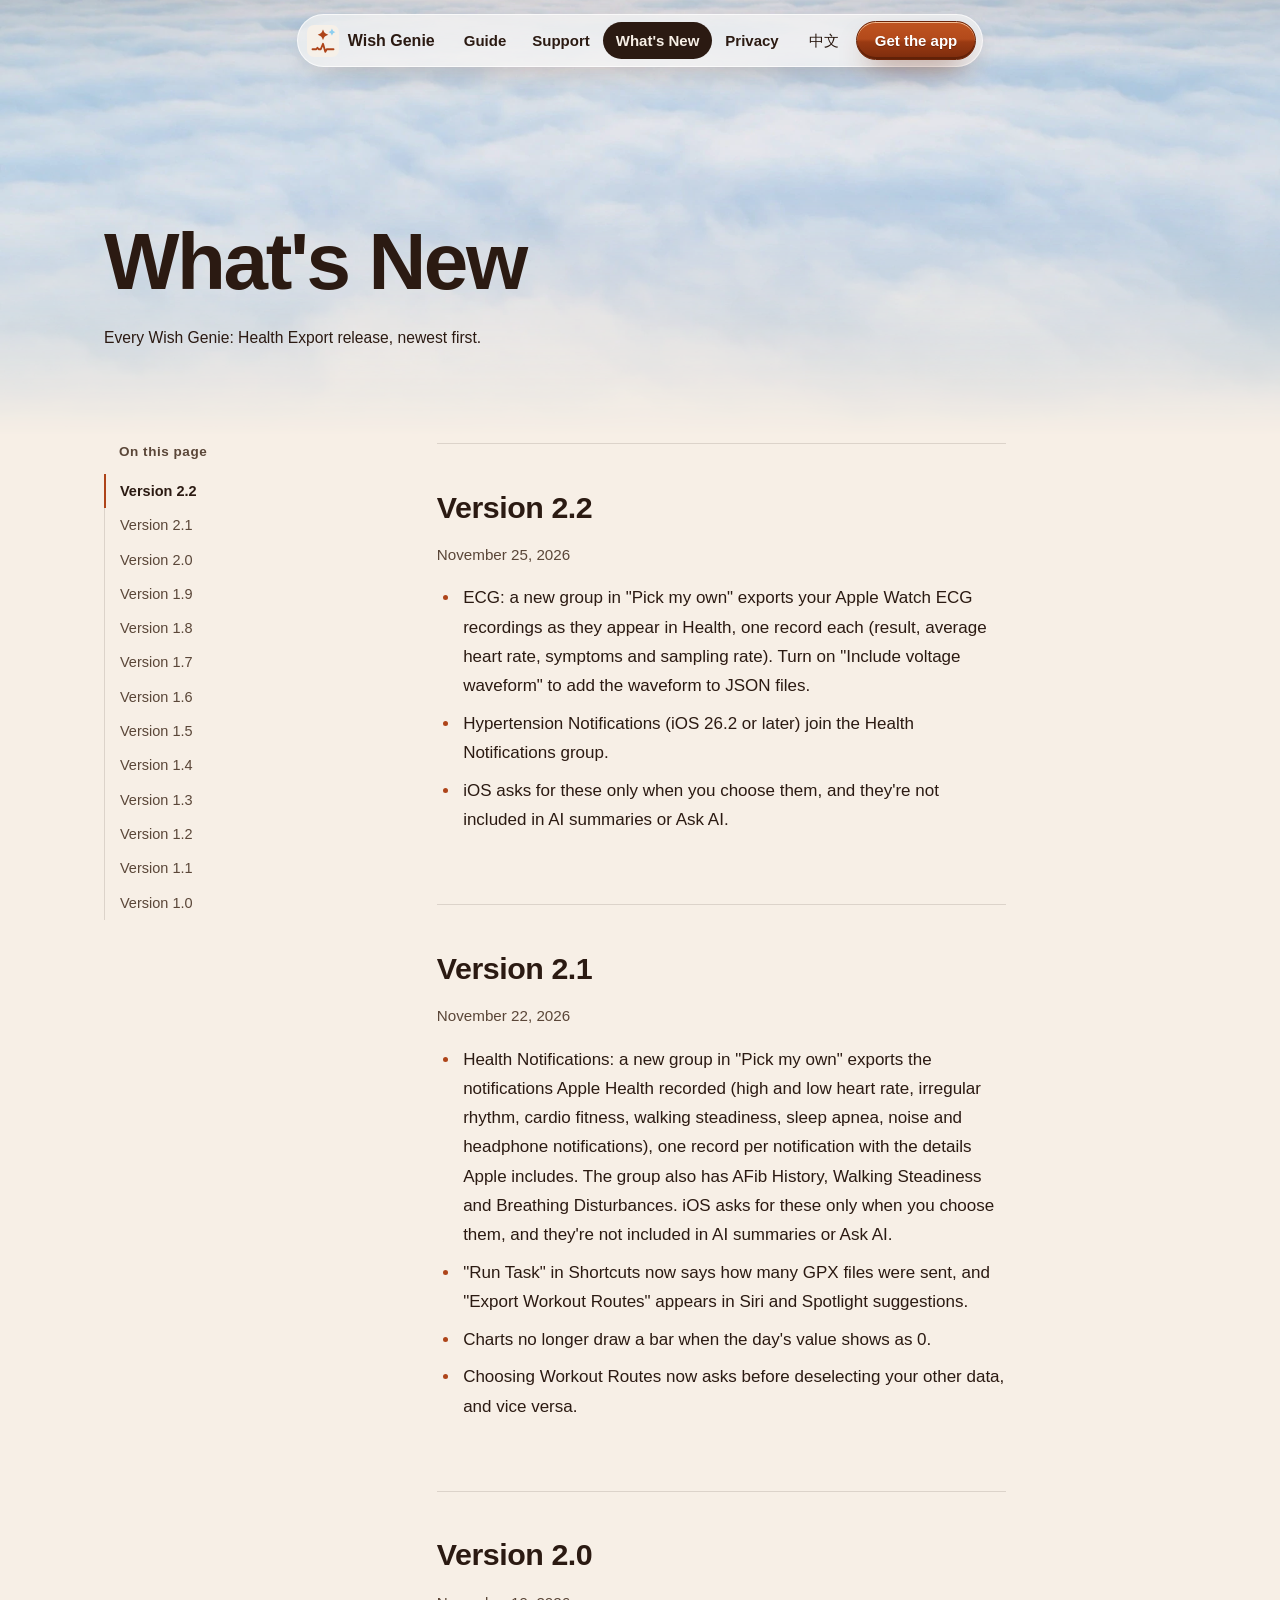
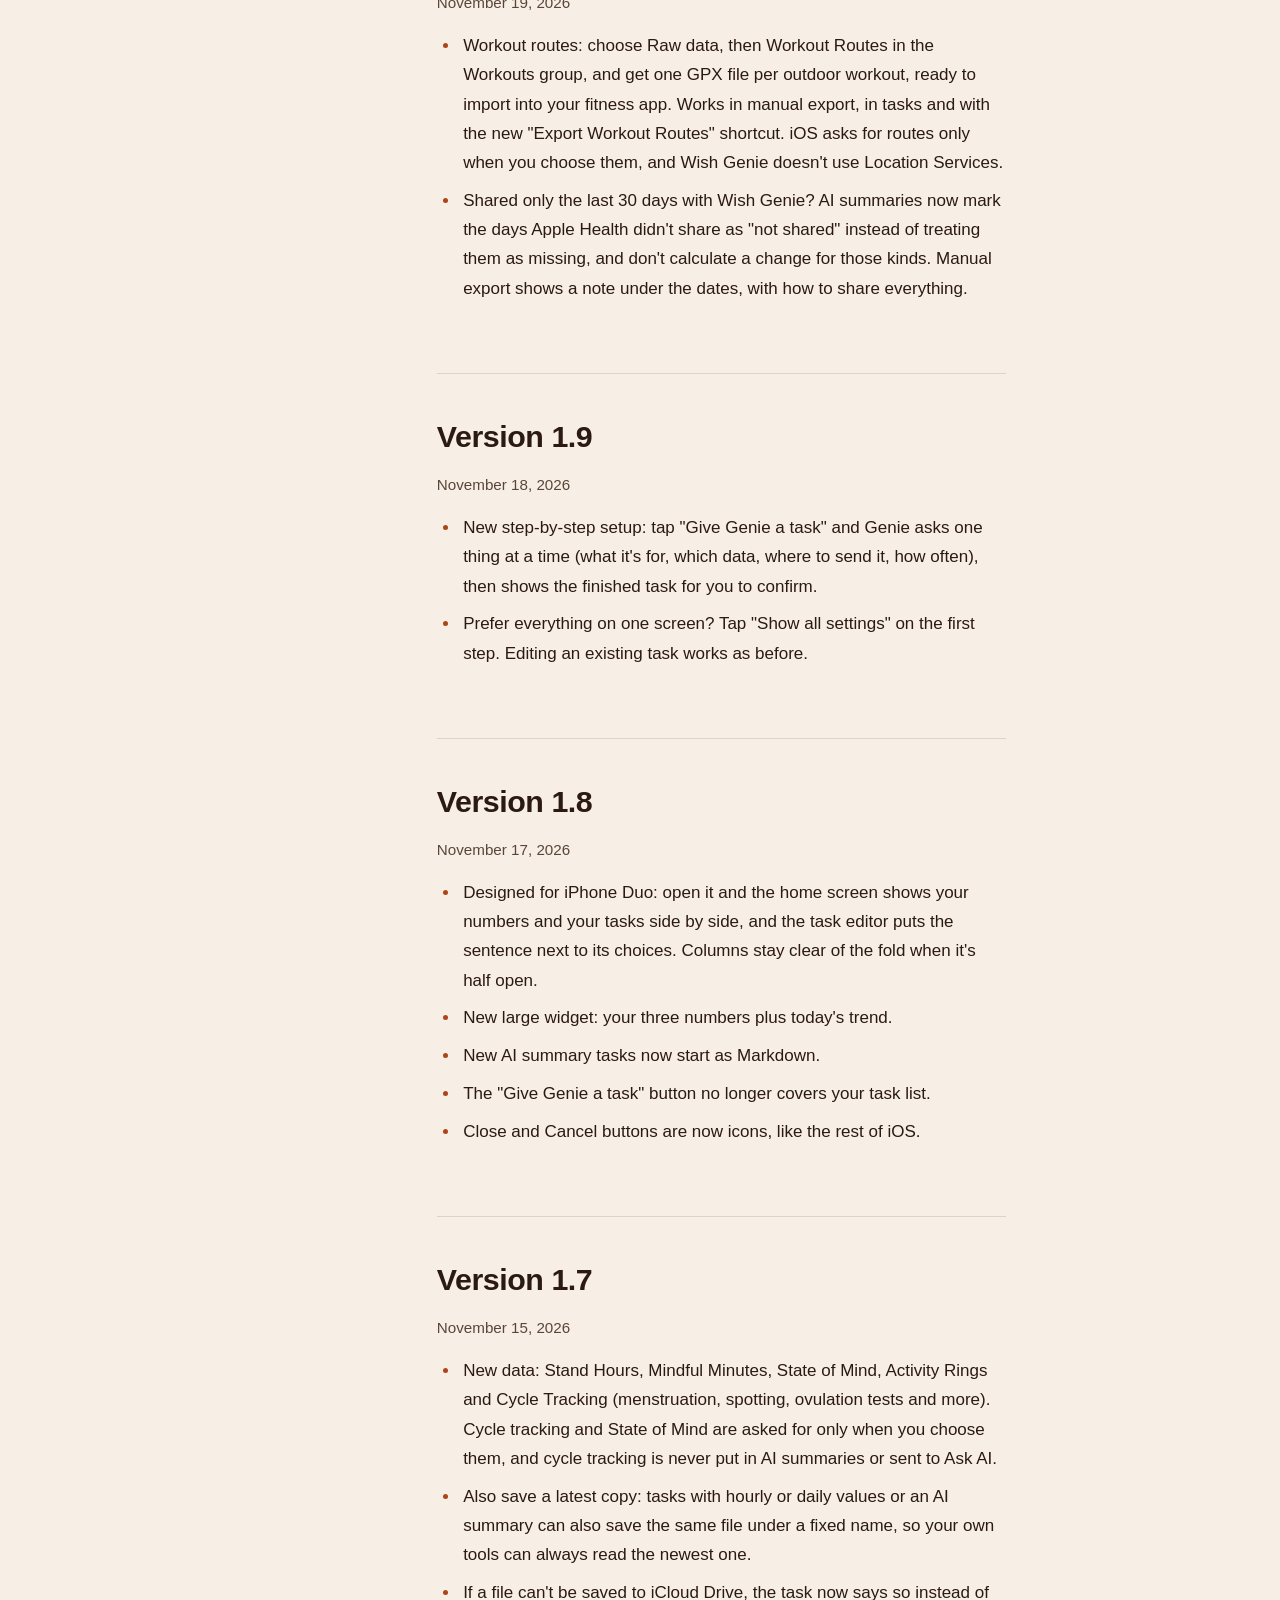
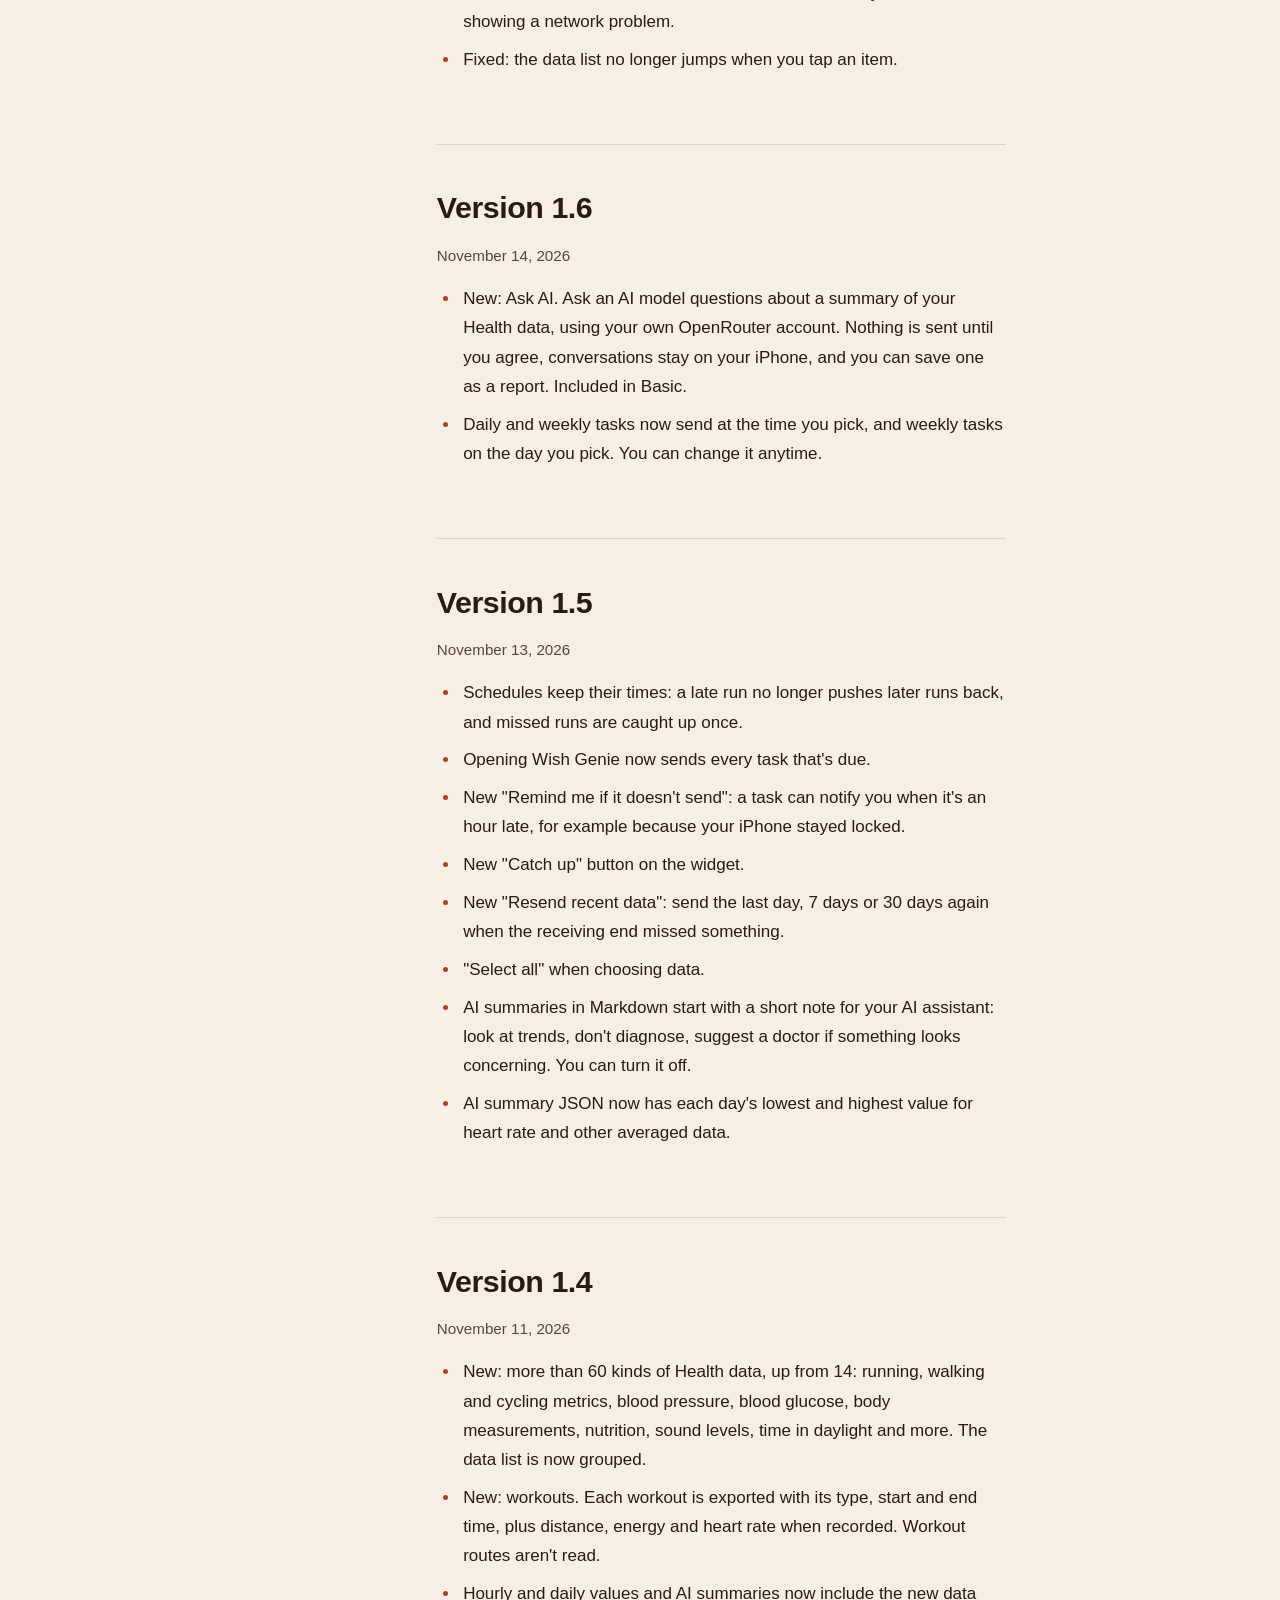
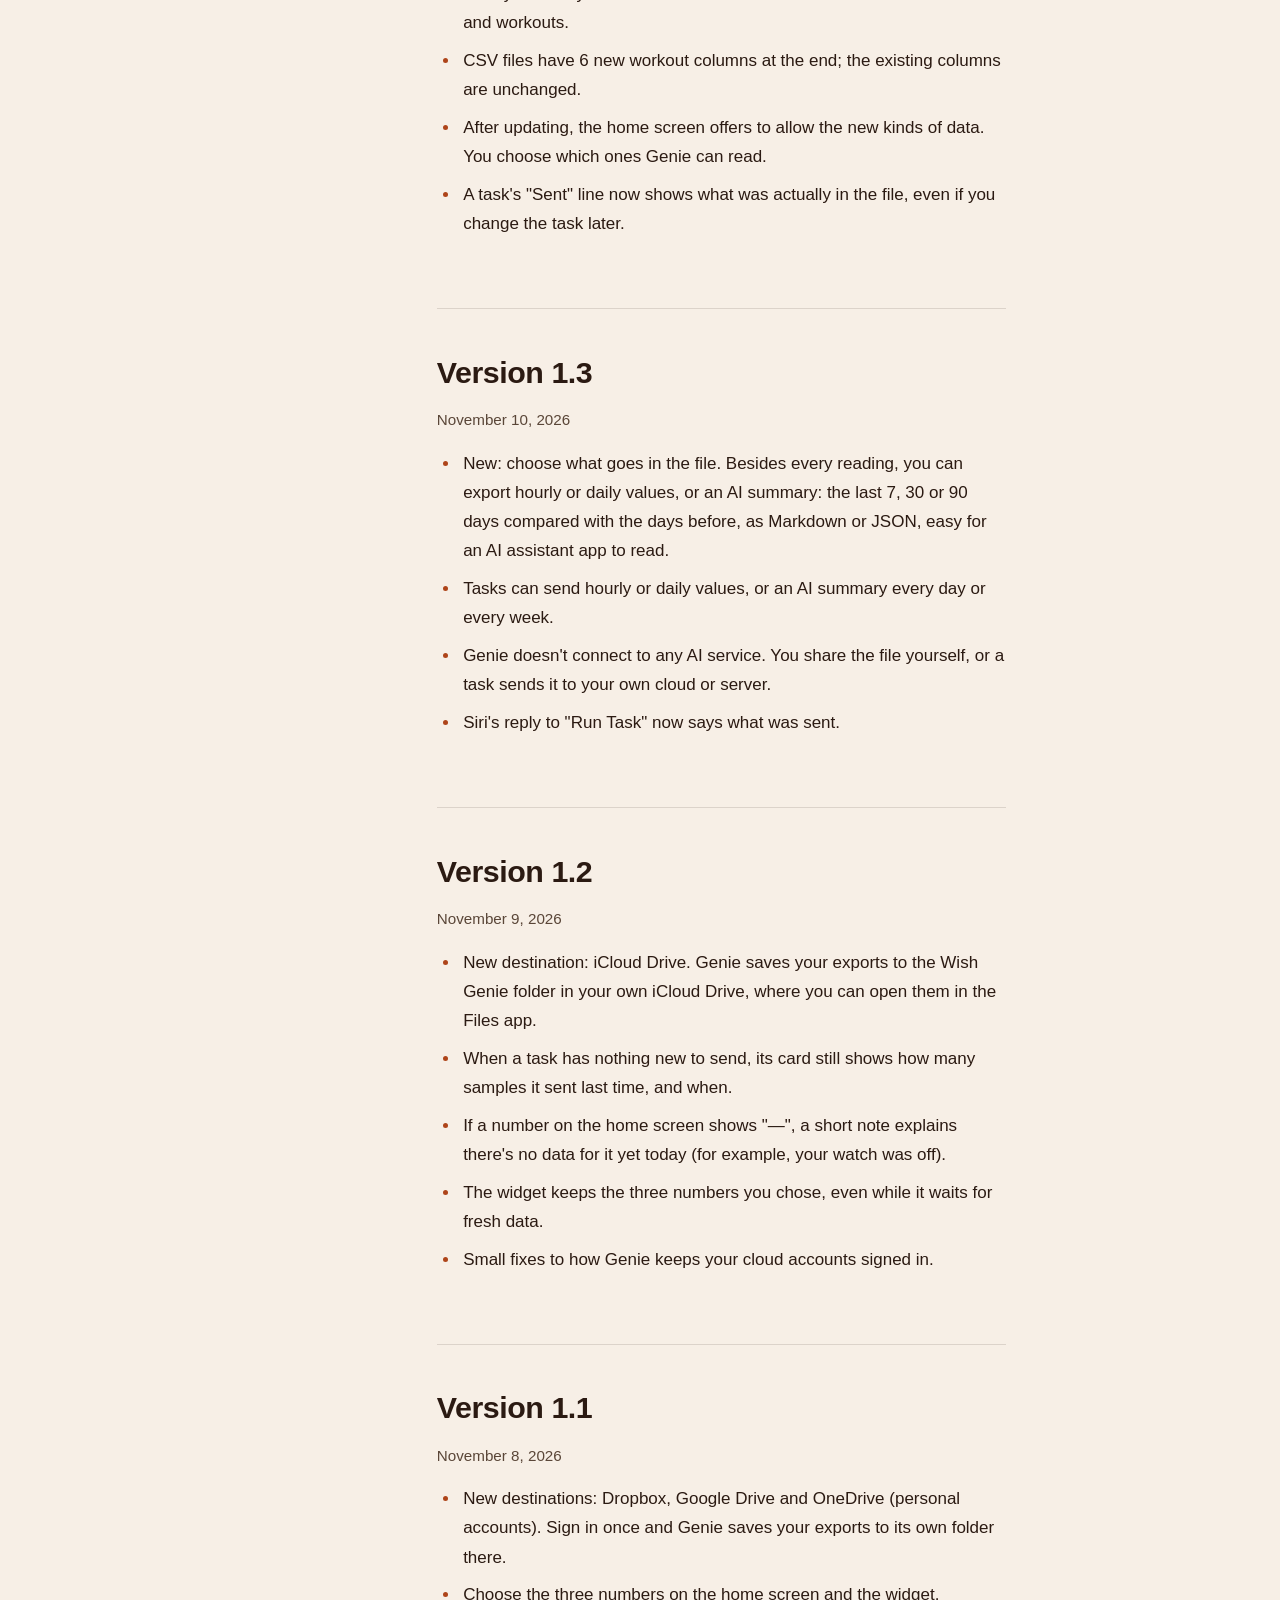
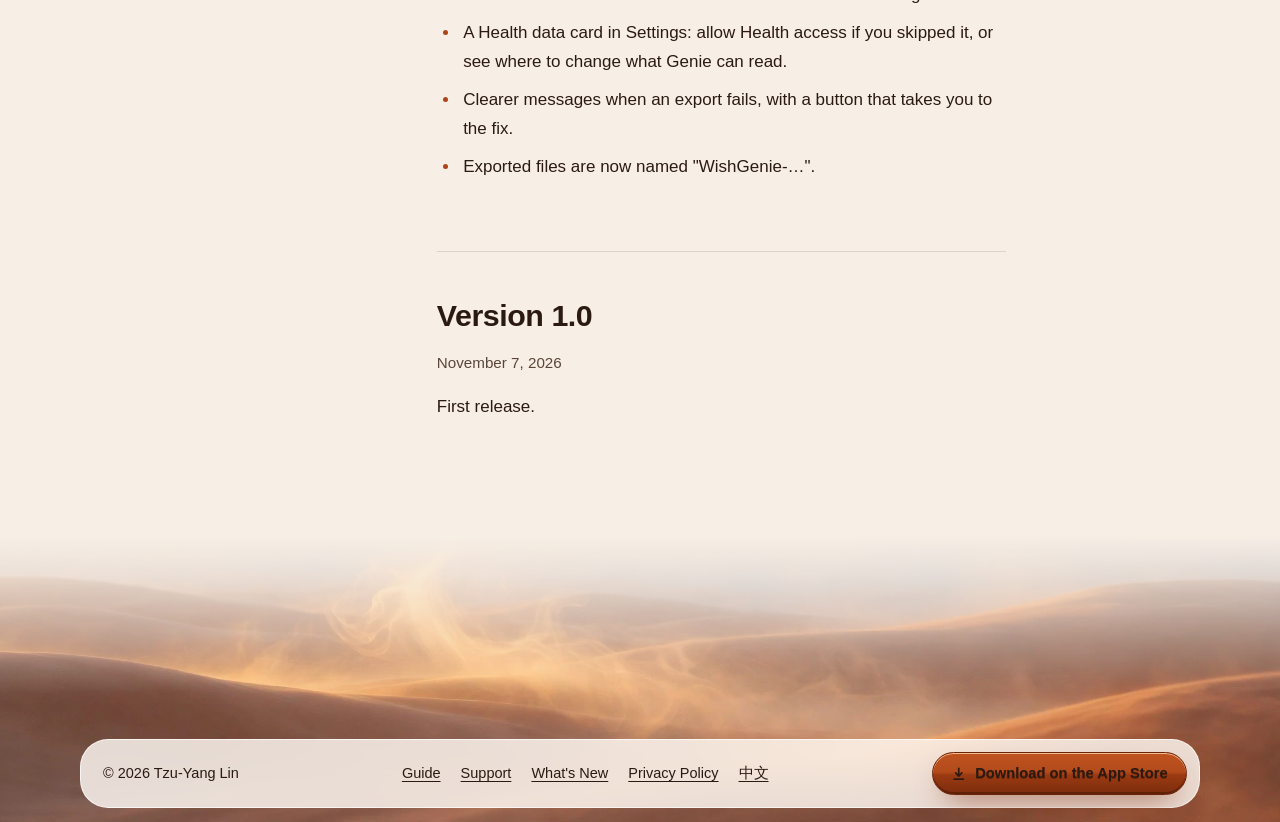
==== changelog/index.html @ a4089d1f "site: What's New page (en/zh) from App Store release notes; keep chips with punctuation; slower butt" ====
<!DOCTYPE html>
<html lang="en">
<head>
<meta charset="utf-8">
<meta name="viewport" content="width=device-width, initial-scale=1">
<title>What's New – Wish Genie: Health Export</title>
<meta name="description" content="Release notes for every version of Wish Genie: Health Export, newest first.">
<meta name="theme-color" content="#F7EFE6" media="(prefers-color-scheme: light)">
<meta name="theme-color" content="#17100C" media="(prefers-color-scheme: dark)">
<link rel="icon" href="../assets/icon.svg" type="image/svg+xml">
<link rel="apple-touch-icon" href="../assets/icon-180.png">
<link rel="stylesheet" href="../style.css">
<script src="../site.js"></script>
</head>
<body>
<header class="nav">
<a class="skip" href="#content">Skip to content</a>
<div class="nav-pill">
<a class="nav-brand" href="../"><img src="../assets/icon.svg" width="32" height="32" alt=""><span>Wish Genie</span></a>
<nav class="nav-links" aria-label="Main"><a href="../guide/">Guide</a><a href="../support/">Support</a><a href="../changelog/" aria-current="page">What's New</a><a href="../privacy/">Privacy</a></nav>
<a class="nav-lang" href="../zh/changelog/" lang="zh-Hant" hreflang="zh-Hant">中文</a>
<a class="nav-cta" href="https://apps.apple.com/app/id6830697434">Get the app</a>
</div>
</header>
<main id="content" class="doc">
<div class="doc-hero">
<picture class="doc-hero-bg"><source media="(max-aspect-ratio: 4/5)" srcset="../assets/bg/clouds-tall.webp"><img src="../assets/bg/clouds-wide.webp" width="2048" height="1152" alt="" fetchpriority="high"></picture>
<div class="wrap">
<h1>What's New</h1>
<p class="meta">Every Wish Genie: Health Export release, newest first.</p>
</div>
</div>
<div class="wrap doc-grid">
<nav class="toc" aria-label="On this page"><details open><summary>On this page</summary>
<ul>
<li><a href="#v2-2">Version 2.2</a></li>
<li><a href="#v2-1">Version 2.1</a></li>
<li><a href="#v2-0">Version 2.0</a></li>
<li><a href="#v1-9">Version 1.9</a></li>
<li><a href="#v1-8">Version 1.8</a></li>
<li><a href="#v1-7">Version 1.7</a></li>
<li><a href="#v1-6">Version 1.6</a></li>
<li><a href="#v1-5">Version 1.5</a></li>
<li><a href="#v1-4">Version 1.4</a></li>
<li><a href="#v1-3">Version 1.3</a></li>
<li><a href="#v1-2">Version 1.2</a></li>
<li><a href="#v1-1">Version 1.1</a></li>
<li><a href="#v1-0">Version 1.0</a></li>
</ul>
</details></nav>
<article class="prose">
<h2 id="v2-2">Version 2.2</h2>
<p class="meta"><time datetime="2026-11-25">November 25, 2026</time></p>
<ul>
<li>ECG: a new group in "Pick my own" exports your Apple Watch ECG recordings as they appear in Health, one record each (result, average heart rate, symptoms and sampling rate). Turn on "Include voltage waveform" to add the waveform to JSON files.</li>
<li>Hypertension Notifications (iOS 26.2 or later) join the Health Notifications group.</li>
<li>iOS asks for these only when you choose them, and they're not included in AI summaries or Ask AI.</li>
</ul>

<h2 id="v2-1">Version 2.1</h2>
<p class="meta"><time datetime="2026-11-22">November 22, 2026</time></p>
<ul>
<li>Health Notifications: a new group in "Pick my own" exports the notifications Apple Health recorded (high and low heart rate, irregular rhythm, cardio fitness, walking steadiness, sleep apnea, noise and headphone notifications), one record per notification with the details Apple includes. The group also has AFib History, Walking Steadiness and Breathing Disturbances. iOS asks for these only when you choose them, and they're not included in AI summaries or Ask AI.</li>
<li>"Run Task" in Shortcuts now says how many GPX files were sent, and "Export Workout Routes" appears in Siri and Spotlight suggestions.</li>
<li>Charts no longer draw a bar when the day's value shows as 0.</li>
<li>Choosing Workout Routes now asks before deselecting your other data, and vice versa.</li>
</ul>

<h2 id="v2-0">Version 2.0</h2>
<p class="meta"><time datetime="2026-11-19">November 19, 2026</time></p>
<ul>
<li>Workout routes: choose Raw data, then Workout Routes in the Workouts group, and get one GPX file per outdoor workout, ready to import into your fitness app. Works in manual export, in tasks and with the new "Export Workout Routes" shortcut. iOS asks for routes only when you choose them, and Wish Genie doesn't use Location Services.</li>
<li>Shared only the last 30 days with Wish Genie? AI summaries now mark the days Apple Health didn't share as "not shared" instead of treating them as missing, and don't calculate a change for those kinds. Manual export shows a note under the dates, with how to share everything.</li>
</ul>

<h2 id="v1-9">Version 1.9</h2>
<p class="meta"><time datetime="2026-11-18">November 18, 2026</time></p>
<ul>
<li>New step-by-step setup: tap "Give Genie a task" and Genie asks one thing at a time (what it's for, which data, where to send it, how often), then shows the finished task for you to confirm.</li>
<li>Prefer everything on one screen? Tap "Show all settings" on the first step. Editing an existing task works as before.</li>
</ul>

<h2 id="v1-8">Version 1.8</h2>
<p class="meta"><time datetime="2026-11-17">November 17, 2026</time></p>
<ul>
<li>Designed for iPhone Duo: open it and the home screen shows your numbers and your tasks side by side, and the task editor puts the sentence next to its choices. Columns stay clear of the fold when it's half open.</li>
<li>New large widget: your three numbers plus today's trend.</li>
<li>New AI summary tasks now start as Markdown.</li>
<li>The "Give Genie a task" button no longer covers your task list.</li>
<li>Close and Cancel buttons are now icons, like the rest of iOS.</li>
</ul>

<h2 id="v1-7">Version 1.7</h2>
<p class="meta"><time datetime="2026-11-15">November 15, 2026</time></p>
<ul>
<li>New data: Stand Hours, Mindful Minutes, State of Mind, Activity Rings and Cycle Tracking (menstruation, spotting, ovulation tests and more). Cycle tracking and State of Mind are asked for only when you choose them, and cycle tracking is never put in AI summaries or sent to Ask AI.</li>
<li>Also save a latest copy: tasks with hourly or daily values or an AI summary can also save the same file under a fixed name, so your own tools can always read the newest one.</li>
<li>If a file can't be saved to iCloud Drive, the task now says so instead of showing a network problem.</li>
<li>Fixed: the data list no longer jumps when you tap an item.</li>
</ul>

<h2 id="v1-6">Version 1.6</h2>
<p class="meta"><time datetime="2026-11-14">November 14, 2026</time></p>
<ul>
<li>New: Ask AI. Ask an AI model questions about a summary of your Health data, using your own OpenRouter account. Nothing is sent until you agree, conversations stay on your iPhone, and you can save one as a report. Included in Basic.</li>
<li>Daily and weekly tasks now send at the time you pick, and weekly tasks on the day you pick. You can change it anytime.</li>
</ul>

<h2 id="v1-5">Version 1.5</h2>
<p class="meta"><time datetime="2026-11-13">November 13, 2026</time></p>
<ul>
<li>Schedules keep their times: a late run no longer pushes later runs back, and missed runs are caught up once.</li>
<li>Opening Wish Genie now sends every task that's due.</li>
<li>New "Remind me if it doesn't send": a task can notify you when it's an hour late, for example because your iPhone stayed locked.</li>
<li>New "Catch up" button on the widget.</li>
<li>New "Resend recent data": send the last day, 7 days or 30 days again when the receiving end missed something.</li>
<li>"Select all" when choosing data.</li>
<li>AI summaries in Markdown start with a short note for your AI assistant: look at trends, don't diagnose, suggest a doctor if something looks concerning. You can turn it off.</li>
<li>AI summary JSON now has each day's lowest and highest value for heart rate and other averaged data.</li>
</ul>

<h2 id="v1-4">Version 1.4</h2>
<p class="meta"><time datetime="2026-11-11">November 11, 2026</time></p>
<ul>
<li>New: more than 60 kinds of Health data, up from 14: running, walking and cycling metrics, blood pressure, blood glucose, body measurements, nutrition, sound levels, time in daylight and more. The data list is now grouped.</li>
<li>New: workouts. Each workout is exported with its type, start and end time, plus distance, energy and heart rate when recorded. Workout routes aren't read.</li>
<li>Hourly and daily values and AI summaries now include the new data and workouts.</li>
<li>CSV files have 6 new workout columns at the end; the existing columns are unchanged.</li>
<li>After updating, the home screen offers to allow the new kinds of data. You choose which ones Genie can read.</li>
<li>A task's "Sent" line now shows what was actually in the file, even if you change the task later.</li>
</ul>

<h2 id="v1-3">Version 1.3</h2>
<p class="meta"><time datetime="2026-11-10">November 10, 2026</time></p>
<ul>
<li>New: choose what goes in the file. Besides every reading, you can export hourly or daily values, or an AI summary: the last 7, 30 or 90 days compared with the days before, as Markdown or JSON, easy for an AI assistant app to read.</li>
<li>Tasks can send hourly or daily values, or an AI summary every day or every week.</li>
<li>Genie doesn't connect to any AI service. You share the file yourself, or a task sends it to your own cloud or server.</li>
<li>Siri's reply to "Run Task" now says what was sent.</li>
</ul>

<h2 id="v1-2">Version 1.2</h2>
<p class="meta"><time datetime="2026-11-09">November 9, 2026</time></p>
<ul>
<li>New destination: iCloud Drive. Genie saves your exports to the Wish Genie folder in your own iCloud Drive, where you can open them in the Files app.</li>
<li>When a task has nothing new to send, its card still shows how many samples it sent last time, and when.</li>
<li>If a number on the home screen shows "—", a short note explains there's no data for it yet today (for example, your watch was off).</li>
<li>The widget keeps the three numbers you chose, even while it waits for fresh data.</li>
<li>Small fixes to how Genie keeps your cloud accounts signed in.</li>
</ul>

<h2 id="v1-1">Version 1.1</h2>
<p class="meta"><time datetime="2026-11-08">November 8, 2026</time></p>
<ul>
<li>New destinations: Dropbox, Google Drive and OneDrive (personal accounts). Sign in once and Genie saves your exports to its own folder there.</li>
<li>Choose the three numbers on the home screen and the widget.</li>
<li>A Health data card in Settings: allow Health access if you skipped it, or see where to change what Genie can read.</li>
<li>Clearer messages when an export fails, with a button that takes you to the fix.</li>
<li>Exported files are now named "WishGenie-…".</li>
</ul>

<h2 id="v1-0">Version 1.0</h2>
<p class="meta"><time datetime="2026-11-07">November 7, 2026</time></p>
<p>First release.</p>
</article>
</div>
</main>
<footer class="foot">
<img class="foot-bg" src="../assets/bg/dunes-wide.webp" width="2048" height="1152" alt="" loading="lazy" decoding="async">
<div class="foot-bar">
<span>© 2026 Tzu-Yang Lin</span>
<nav aria-label="Footer"><a href="../guide/">Guide</a><a href="../support/">Support</a><a href="../changelog/">What's New</a><a href="../privacy/">Privacy Policy</a><a href="../zh/changelog/" lang="zh-Hant" hreflang="zh-Hant">中文</a></nav>
<a class="btn btn-clay" href="https://apps.apple.com/app/id6830697434"><svg viewBox="0 0 20 20" aria-hidden="true"><path d="M10 3v10m0 0 4-4m-4 4-4-4M4 17h12" fill="none" stroke="currentColor" stroke-width="2.2" stroke-linecap="round" stroke-linejoin="round"/></svg>Download on the App Store</a>
</div>
</footer>
</body>
</html>
---- style.css ----
/* Wish Genie site. One stylesheet for all pages. No third-party resources. */

/* ---------- Tokens ---------- */
:root {
  color-scheme: light dark;
  --clay: #AE4419;
  --clay-deep: #8C3410;
  --sky: #8DCFF0;
  --gold: #F2C57C;
  --ink: #2B1A12;
  --soft: #5A4638;
  --sand: #F7EFE6;
  --paper: #FFFAF4;
  --line: rgba(43, 26, 18, .13);
  --link: #AE4419;
  --chip-clay-bg: #F5D9C7;
  --chip-clay-fg: #8C3410;
  --chip-sky-bg: #C6E7F8;
  --chip-sky-fg: #114761;
  --glass: rgba(255, 252, 247, .58);
  --glass-strong: rgba(255, 250, 244, .82);
  --glass-edge: rgba(255, 255, 255, .7);
  --haze: rgba(250, 242, 232, .62);
  --shadow: 0 24px 60px -28px rgba(60, 28, 10, .45);
  --img-filter: none;
  --fill-1: #8DCFF0;
  --fill-2: #F0B595;
  --fill-3: #F1DFC8;
  --round: ui-rounded, "SF Pro Rounded", -apple-system, BlinkMacSystemFont, "PingFang TC", "Noto Sans TC", "Helvetica Neue", Arial, sans-serif;
  --body: -apple-system, BlinkMacSystemFont, "PingFang TC", "Noto Sans TC", "Helvetica Neue", Arial, sans-serif;
  --mono: ui-monospace, SFMono-Regular, Menlo, monospace;
  --ease: cubic-bezier(.2, .8, .2, 1);
  --wrap: 1120px;
}

@media (prefers-color-scheme: dark) {
  :root {
    --ink: #F5EADF;
    --soft: #CDBBAA;
    --sand: #17100C;
    --paper: #221812;
    --line: rgba(245, 234, 223, .16);
    --link: #F29A70;
    --chip-clay-bg: #4A2416;
    --chip-clay-fg: #FFC9AD;
    --chip-sky-bg: #173B4D;
    --chip-sky-fg: #BFE6FA;
    --glass: rgba(28, 19, 14, .62);
    --glass-strong: rgba(28, 19, 14, .84);
    --glass-edge: rgba(255, 240, 225, .14);
    --haze: rgba(18, 11, 8, .5);
    --shadow: 0 24px 60px -24px rgba(0, 0, 0, .8);
    --img-filter: brightness(.4) saturate(1.15);
    --fill-1: #1F5C7A;
    --fill-2: #8C3410;
    --fill-3: #5A4638;
  }
}

/* ---------- Base ---------- */
*, *::before, *::after { box-sizing: border-box; }
html { -webkit-text-size-adjust: 100%; text-size-adjust: 100%; scroll-behavior: smooth; }
body {
  margin: 0;
  background: var(--sand);
  color: var(--ink);
  font: 17px/1.65 var(--body);
  overflow-x: clip;
  -webkit-font-smoothing: antialiased;
}
img { max-width: 100%; }
a { color: var(--link); text-underline-offset: .18em; text-decoration-thickness: .07em; }
a:hover { text-decoration-thickness: .12em; }
:focus-visible { outline: 2px solid var(--ink); outline-offset: 3px; border-radius: 6px; }
h1, h2, h3 { font-family: var(--round); line-height: 1.15; letter-spacing: -.015em; margin: 0; text-wrap: balance; }
:lang(zh-Hant) h1, :lang(zh-Hant) h2, :lang(zh-Hant) h3 { letter-spacing: 0; line-height: 1.3; }
p { margin: 0 0 1em; }
[id] { scroll-margin-top: 104px; }
::selection { background: var(--sky); color: #1B120D; }

.wrap { width: 100%; max-width: var(--wrap); margin: 0 auto; padding: 0 24px; }

/* Plain pages without the site shell (the app's sign-in relay page). */
body > main:not([class]) { max-width: 680px; margin: 0 auto; padding: 18vh 24px 64px; }
body > main:not([class]) h1 { font-size: 2rem; margin-bottom: .6em; }

/* ---------- Navigation ---------- */
.nav { position: fixed; z-index: 50; top: 14px; left: 0; right: 0; display: flex; justify-content: center; padding: 0 12px; pointer-events: none; }
.skip { position: absolute; left: 12px; top: -80px; background: var(--ink); color: var(--sand); padding: 10px 16px; border-radius: 12px; pointer-events: auto; }
.skip:focus { top: 0; }
.nav-pill {
  pointer-events: auto;
  display: flex; align-items: center; gap: 4px;
  max-width: 100%;
  padding: 6px;
  border-radius: 999px;
  background: var(--glass);
  border: 1px solid var(--glass-edge);
  -webkit-backdrop-filter: blur(18px) saturate(1.5);
  backdrop-filter: blur(18px) saturate(1.5);
  box-shadow: 0 10px 34px -18px rgba(60, 28, 10, .5);
  transition: background .4s var(--ease), box-shadow .4s var(--ease);
}
.scrolled .nav-pill { background: var(--glass-strong); box-shadow: 0 14px 40px -18px rgba(60, 28, 10, .65); }
.nav-pill a { color: var(--ink); text-decoration: none; white-space: nowrap; border-radius: 999px; font-size: 15px; font-weight: 550; line-height: 1; }
.nav-pill .nav-brand { display: flex; align-items: center; gap: 9px; padding: 3px 12px 3px 3px; font-family: var(--round); font-weight: 750; font-size: 16px; }
.nav-brand img { width: 32px; height: 32px; display: block; }
.nav-links { display: flex; align-items: center; min-width: 0; overflow-x: auto; scrollbar-width: none; }
.nav-links::-webkit-scrollbar { display: none; }
.nav-links a, .nav-lang { padding: 11px 13px; transition: background .25s; }
.nav-links a:hover, .nav-lang:hover { background: rgba(174, 68, 25, .12); }
.nav-pill .nav-links a[aria-current] { background: var(--ink); color: var(--sand); }
.nav-pill .nav-cta { padding: 11px 18px; font-family: var(--round); font-weight: 700; transition: transform .3s var(--ease), box-shadow .35s var(--ease); }
.nav-pill .nav-cta:hover { transform: translateY(-1px); }
@media (max-width: 760px) {
  .nav-pill .nav-cta { display: none; }
  .nav-pill a { font-size: 14px; }
  .nav-links a, .nav-lang { padding: 10px 9px; }
}
/* When the links don't fit, they scroll inside the pill; the fade says there is more. */
.nav-links.less, .nav-links.more { -webkit-mask-image: linear-gradient(90deg, transparent, #000 var(--l, 0px), #000 calc(100% - var(--r, 0px)), transparent); mask-image: linear-gradient(90deg, transparent, #000 var(--l, 0px), #000 calc(100% - var(--r, 0px)), transparent); }
.nav-links.less { --l: 22px; }
.nav-links.more { --r: 26px; }
@media (max-width: 560px) {
  .nav-links a, .nav-lang { padding: 10px 7px; }
  .nav-brand span { position: absolute; width: 1px; height: 1px; overflow: hidden; clip-path: inset(50%); }
  .nav-pill .nav-brand { padding-right: 3px; }
}

/* ---------- Buttons ---------- */
.btn {
  display: inline-flex; align-items: center; justify-content: center; gap: .6em;
  padding: 1em 1.55em;
  border-radius: 999px;
  font-family: var(--round); font-weight: 700; font-size: 1.02rem; line-height: 1;
  text-decoration: none;
  transition: transform .35s var(--ease), box-shadow .35s var(--ease), background .25s;
}
.btn svg { width: 1.05em; height: 1.05em; flex: none; }
.btn:hover { transform: translateY(-2px); }
.btn:active { transform: translateY(0) scale(.98); }
/* Metal finish: a polished gradient with a break at the horizon, a bright top edge, a dark bottom edge.
   On hover the button glows and a band of light crosses it once. */
.btn-clay, .btn-pearl, .nav-pill .nav-cta { position: relative; isolation: isolate; overflow: hidden; }
.btn-clay, .nav-pill .nav-cta {
  color: #fff; text-shadow: 0 1px 0 rgba(84, 26, 4, .55);
  background: linear-gradient(180deg, #BF5420 0%, #B34A1B 46%, #9A3A12 54%, #7C2C0D 100%);
  border: 1px solid #6B2408;
  box-shadow: inset 0 1px 0 rgba(255, 214, 176, .8), inset 0 -2px 0 rgba(60, 18, 2, .45), 0 14px 30px -14px rgba(124, 44, 13, .9);
}
.btn-clay:hover, .btn-clay:focus-visible, .nav-pill .nav-cta:hover, .nav-pill .nav-cta:focus-visible {
  box-shadow: inset 0 1px 0 rgba(255, 214, 176, .8), inset 0 -2px 0 rgba(60, 18, 2, .45), 0 0 0 4px rgba(240, 150, 90, .24), 0 0 34px 4px rgba(240, 140, 70, .6);
}
.btn-pearl {
  color: #2B1A12; text-shadow: 0 1px 0 rgba(255, 255, 255, .7);
  background: linear-gradient(180deg, #FFFFFF 0%, #F4EFE9 46%, #E4DDD5 54%, #CFC7BE 100%);
  border: 1px solid #A99E93;
  box-shadow: inset 0 1px 0 #fff, inset 0 -2px 0 rgba(90, 70, 56, .28), 0 14px 30px -16px rgba(60, 28, 10, .6);
}
.btn-pearl:hover, .btn-pearl:focus-visible {
  box-shadow: inset 0 1px 0 #fff, inset 0 -2px 0 rgba(90, 70, 56, .28), 0 0 0 4px rgba(255, 244, 228, .4), 0 0 34px 4px rgba(255, 230, 200, .8);
}
.btn-clay::after, .btn-pearl::after, .nav-pill .nav-cta::after {
  content: ""; position: absolute; z-index: -1; inset: -1px; pointer-events: none;
  background: linear-gradient(105deg, transparent 38%, rgba(255, 236, 214, .42) 50%, transparent 62%);
  transform: translateX(-110%);
}
.btn-pearl::after { background: linear-gradient(105deg, transparent 38%, rgba(255, 255, 255, .95) 50%, transparent 62%); }
.btn-clay:hover::after, .btn-clay:focus-visible::after, .btn-pearl:hover::after, .btn-pearl:focus-visible::after,
.nav-pill .nav-cta:hover::after, .nav-pill .nav-cta:focus-visible::after { animation: sheen 1.7s var(--ease); }
@keyframes sheen { to { transform: translateX(110%); } }
.cta-row { display: flex; flex-wrap: wrap; gap: 12px; justify-content: center; margin: 0; }

.eyebrow { display: inline-flex; align-items: center; gap: .6em; margin: 0 0 1.1em; font-family: var(--round); font-weight: 700; font-size: .95rem; letter-spacing: .02em; color: var(--ink); }
.eyebrow::before { content: ""; width: .95em; height: .95em; background: var(--clay); clip-path: polygon(50% 0, 61% 39%, 100% 50%, 61% 61%, 50% 100%, 39% 61%, 0 50%, 39% 39%); }

/* ---------- Phone ---------- */
.phone {
  --w: min(300px, 66vw);
  width: var(--w); flex: none;
  padding: calc(var(--w) * .032);
  border-radius: calc(var(--w) * .165);
  background: linear-gradient(160deg, #3A2A22, #17100C 55%);
  box-shadow: 0 0 0 1px rgba(255, 255, 255, .12) inset, 0 50px 80px -30px rgba(50, 22, 6, .6), 0 18px 36px -18px rgba(50, 22, 6, .5);
}
.phone img { display: block; width: 100%; height: auto; border-radius: calc(var(--w) * .135); }

/* ---------- Home: hero ---------- */
.hero {
  position: relative; isolation: isolate; overflow: hidden;
  min-height: min(100vh, 1080px); min-height: min(100svh, 1080px);
  display: flex; flex-direction: column; align-items: center;
  padding: clamp(104px, 15vh, 160px) 20px 0;
  text-align: center;
}
.hero-bg { position: absolute; z-index: -3; inset: 0 0 -8% 0; }
.hero-bg img { width: 100%; height: 100%; object-fit: cover; object-position: 50% 100%; display: block; filter: var(--img-filter); animation: drift 36s ease-in-out infinite alternate; transform-origin: 50% 100%; }
.hero::before { content: ""; position: absolute; z-index: -1; left: 50%; top: 0; width: min(1100px, 150vw); height: 72%; transform: translateX(-50%); background: radial-gradient(closest-side, var(--haze), transparent); pointer-events: none; }
.hero-copy { max-width: 980px; will-change: transform; }
.hero h1 { font-size: clamp(2.45rem, min(7.4vw, 10.6vh), 5.4rem); font-weight: 800; letter-spacing: -.03em; line-height: 1.03; }
:lang(zh-Hant) .hero h1 span { display: inline-block; }
:lang(zh-Hant) .hero h1 { font-size: clamp(2.1rem, min(8.4vw, 10vh), 5rem); letter-spacing: .01em; line-height: 1.2; }
.h1-icon { width: .8em; height: .8em; margin: 0 .1em; vertical-align: -.07em; transform: rotate(-7deg); filter: drop-shadow(0 .08em .14em rgba(80, 36, 10, .35)); }
.lede { max-width: 39em; margin: 1.5em auto 1.8em; font-size: clamp(1.02rem, 1.25vw, 1.16rem); line-height: 1.6; color: var(--ink); }
.hero-phone { flex: 1 0 auto; height: 0; min-height: clamp(210px, 36vh, 420px); margin-top: clamp(30px, 6vh, 64px); display: flex; justify-content: center; align-items: flex-start; }
.hero-phone .phone { --w: min(310px, 64vw); will-change: transform; }

.sparks { position: absolute; z-index: -2; inset: 0; pointer-events: none; filter: drop-shadow(0 0 6px rgba(255, 220, 160, .95)); }
.sparks i { position: absolute; bottom: 20%; width: 12px; height: 12px; background: #FFE9BF; opacity: 0; clip-path: polygon(50% 0, 60% 40%, 100% 50%, 60% 60%, 50% 100%, 40% 60%, 0 50%, 40% 40%); animation: spark 11s linear infinite; }
.sparks i:nth-child(1) { left: 31%; --dx: -6vw; animation-delay: -1s; }
.sparks i:nth-child(2) { left: 38%; --dx: 5vw; width: 8px; height: 8px; animation-duration: 14s; animation-delay: -6s; }
.sparks i:nth-child(3) { left: 46%; --dx: -3vw; width: 16px; height: 16px; animation-duration: 16s; animation-delay: -3s; }
.sparks i:nth-child(4) { left: 57%; --dx: 7vw; width: 9px; height: 9px; animation-duration: 12s; animation-delay: -9s; }
.sparks i:nth-child(5) { left: 66%; --dx: -4vw; animation-duration: 15s; animation-delay: -12s; }
.sparks i:nth-child(6) { left: 24%; --dx: 3vw; width: 7px; height: 7px; animation-duration: 13s; animation-delay: -4s; }


/* Entrance. Runs from CSS alone, so the final state shows even without JavaScript. */
.hero-copy > * { animation: rise 1.1s var(--ease) both; }
.hero-copy > :nth-child(2) { animation-delay: .12s; }
.hero-copy > :nth-child(3) { animation-delay: .22s; }
.hero-phone .phone { animation: phone-rise 1.6s .3s var(--ease) both; }

@keyframes rise { from { opacity: 0; transform: translateY(26px); } }
@keyframes phone-rise { from { opacity: 0; transform: translateY(42%); } }
@keyframes drift { to { transform: scale(1.07); } }
@keyframes spark { 0% { transform: translate(0, 0) scale(.3) rotate(0); opacity: 0; } 12% { opacity: .95; } 70% { opacity: .7; } 100% { transform: translate(var(--dx, 0), -52vh) scale(1) rotate(160deg); opacity: 0; } }

/* ---------- Home: the wish sentence ---------- */
.wish { position: relative; z-index: 2; margin-top: -40px; padding: clamp(72px, 11vw, 136px) 0 clamp(64px, 10vw, 128px); background: var(--sand); border-radius: clamp(28px, 4vw, 48px) clamp(28px, 4vw, 48px) 0 0; box-shadow: 0 -30px 60px -40px rgba(60, 28, 10, .5); }
.wish-grid { display: grid; grid-template-columns: minmax(0, 1fr) auto; gap: clamp(32px, 6vw, 88px); align-items: center; }
.sentence { font-size: clamp(1.42rem, 3vw, 2.5rem); font-weight: 700; line-height: 1.5; letter-spacing: -.01em; text-wrap: pretty; }
:lang(zh-Hant) .sentence { line-height: 1.6; }
.chip { display: inline-block; white-space: nowrap; font-weight: inherit; line-height: 1.3; padding: .06em .42em; margin: .14em 0; border-radius: .42em; background: var(--chip-clay-bg); color: var(--chip-clay-fg); }
.chip.data { background: var(--chip-sky-bg); color: var(--chip-sky-fg); }
.nb { white-space: nowrap; }
.fine { margin: 1.8em 0 0; max-width: 34em; color: var(--soft); font-size: 1rem; }
.wish .phone { transform: rotate(3deg); }
@media (max-width: 860px) {
  .wish-grid { grid-template-columns: 1fr; }
  .wish .phone { margin: 8px auto 0; --w: min(270px, 68vw); }
}

/* ---------- Home: cloud sea ---------- */
.sky { position: relative; isolation: isolate; overflow: hidden; margin: 0 clamp(8px, 1.4vw, 20px); border-radius: clamp(26px, 3.4vw, 48px); padding: clamp(72px, 10vw, 136px) 0; }
.sky-bg { position: absolute; z-index: -1; inset: -14% 0; }
.sky-bg img { width: 100%; height: 100%; object-fit: cover; display: block; filter: var(--img-filter); }
/* A light veil keeps dark ink at 4.5:1 or better over the darkest part of the clouds. */
.sky-bg::after, .doc-hero-bg::after { content: ""; position: absolute; inset: 0; background: rgba(247, 239, 230, .12); }
@media (max-aspect-ratio: 4/5) { .sky-bg::after, .doc-hero-bg::after { background: rgba(247, 239, 230, .3); } }
.sky-grid { display: grid; grid-template-columns: minmax(0, 1fr) auto; gap: clamp(32px, 6vw, 96px); align-items: center; }
.sky h2 { font-size: clamp(2rem, 4.6vw, 3.7rem); font-weight: 800; max-width: 12em; margin-bottom: clamp(28px, 4vw, 48px); }
/* Stacked rows: a thick outline with a hard offset shadow, like two sheets of paper.
   Each row ticks itself as it scrolls in, and its colour spreads from the tick box in a circle. */
.stack { list-style: none; margin: 0; padding: 0 6px 6px 0; display: grid; gap: 18px; max-width: 600px; }
.row { position: relative; isolation: isolate; overflow: hidden; margin: 0; display: grid; grid-template-columns: auto minmax(0, 1fr); gap: 16px; padding: 20px 22px; border: 2px solid var(--ink); border-radius: 18px; background: var(--paper); color: var(--ink); box-shadow: 5px 5px 0 var(--ink); }
.row::before { content: ""; position: absolute; z-index: -1; left: 36px; top: 34px; width: 230%; aspect-ratio: 1; border-radius: 50%; background: var(--fill-1); transform: translate(-50%, -50%); }
.row:nth-child(2)::before { background: var(--fill-2); }
.row:nth-child(3)::before { background: var(--fill-3); }
.tick { position: relative; width: 28px; height: 28px; border: 2px solid var(--ink); border-radius: 8px; background: var(--ink); }
.tick::after { content: ""; position: absolute; left: 8px; top: 3px; width: 8px; height: 14px; border: solid var(--paper); border-width: 0 3px 3px 0; transform: rotate(45deg); }
.row h3 { font-size: 1.22rem; font-weight: 750; margin: .08em 0 .35em; }
.row p { margin: 0; line-height: 1.55; }
.sky .phone { transform: rotate(-3deg); }
@media (max-width: 960px) {
  .sky-grid { grid-template-columns: 1fr; }
  .sky .phone { margin: 12px auto 0; --w: min(270px, 68vw); }
  .stack { max-width: none; }
}

/* ---------- Home: promise ---------- */
.promise { padding: clamp(80px, 12vw, 168px) 0 clamp(56px, 8vw, 104px); }
.promise h2 { font-size: clamp(2.5rem, 8.4vw, 6.6rem); font-weight: 800; letter-spacing: -.035em; line-height: 1; }
:lang(zh-Hant) .promise h2 { letter-spacing: 0; line-height: 1.2; font-size: clamp(2.2rem, 7.4vw, 5.6rem); }
.promise h2 em { font-style: normal; color: var(--link); }
.facts { list-style: none; margin: clamp(36px, 6vw, 72px) 0; padding: 0; display: grid; grid-template-columns: repeat(3, minmax(0, 1fr)); gap: 0 clamp(20px, 3vw, 44px); }
.facts li { margin: 0; padding-top: 18px; border-top: 2px solid var(--ink); font-size: 1.12rem; line-height: 1.5; }
.promise .cta-row { justify-content: flex-start; }
.doors { list-style: none; margin: clamp(48px, 7vw, 88px) 0 0; padding: 0; border-bottom: 1px solid var(--line); }
.doors li { margin: 0; border-top: 1px solid var(--line); }
.doors a { display: flex; align-items: center; justify-content: space-between; gap: 20px; padding: 22px 4px; font-family: var(--round); font-weight: 700; font-size: clamp(1.2rem, 2.4vw, 1.75rem); color: var(--ink); text-decoration: none; transition: padding .4s var(--ease), color .25s; }
.doors a::after { content: ""; flex: none; width: .62em; height: .62em; margin-right: 6px; border-top: .13em solid currentColor; border-right: .13em solid currentColor; transform: rotate(45deg); transition: transform .4s var(--ease); }
.doors a:hover { padding-left: 16px; color: var(--link); }
.doors a:hover::after { transform: translateX(6px) rotate(45deg); }
@media (max-width: 760px) {
  .facts { grid-template-columns: 1fr; gap: 22px; }
}

/* ---------- Footer ---------- */
.foot { position: relative; isolation: isolate; overflow: hidden; padding: clamp(110px, 16vw, 210px) 12px 14px; }
.foot-bg { position: absolute; z-index: -1; inset: 0; width: 100%; height: 100%; object-fit: cover; object-position: 50% 100%; filter: var(--img-filter); -webkit-mask-image: linear-gradient(transparent, #000 55%); mask-image: linear-gradient(transparent, #000 55%); }
.foot-bar { max-width: var(--wrap); margin: 0 auto; display: flex; flex-wrap: wrap; align-items: center; justify-content: space-between; gap: 10px 22px; padding: 12px 12px 12px 22px; border-radius: 28px; background: var(--glass-strong); border: 1px solid var(--glass-edge); -webkit-backdrop-filter: blur(18px); backdrop-filter: blur(18px); font-size: 14.5px; color: var(--ink); }
.foot-bar nav { display: flex; flex-wrap: wrap; align-items: center; gap: 6px 20px; }
.foot-bar a { color: var(--ink); }
.foot-bar .btn { font-size: .92rem; padding: .85em 1.25em; }

/* ---------- Document pages (guide, support, privacy) ---------- */
.doc-hero { position: relative; isolation: isolate; overflow: hidden; padding: clamp(132px, 19vw, 216px) 0 clamp(44px, 7vw, 84px); }
.doc-hero-bg { position: absolute; z-index: -1; inset: 0; }
.doc-hero-bg img { width: 100%; height: 100%; object-fit: cover; object-position: 50% 30%; display: block; filter: var(--img-filter); -webkit-mask-image: linear-gradient(#000 45%, transparent); mask-image: linear-gradient(#000 45%, transparent); }
.doc-hero h1 { font-size: clamp(2.6rem, 7vw, 5rem); font-weight: 800; letter-spacing: -.03em; animation: rise 1s var(--ease) both; }
:lang(zh-Hant) .doc-hero h1 { letter-spacing: .01em; }
.doc-hero .meta { margin: 1.1em 0 0; color: var(--ink); font-size: .98rem; animation: rise 1s .1s var(--ease) both; }

.doc-grid { display: grid; grid-template-columns: 256px minmax(0, auto); justify-content: start; gap: clamp(32px, 6vw, 88px); align-items: start; padding-top: 8px; padding-bottom: clamp(48px, 8vw, 96px); }

.toc { position: sticky; top: 96px; max-height: calc(100vh - 120px); overflow-y: auto; overscroll-behavior: contain; scrollbar-width: thin; font-size: 14.5px; line-height: 1.4; }
.toc summary { list-style: none; font-family: var(--round); font-weight: 750; font-size: 13.5px; letter-spacing: .04em; color: var(--soft); padding: 0 0 12px 15px; }
.toc summary::-webkit-details-marker { display: none; }
.toc ul { list-style: none; margin: 0; padding: 0; border-left: 1px solid var(--line); }
.toc li { margin: 0; }
.toc a { display: block; margin-left: -1px; padding: 7px 0 7px 14px; border-left: 2px solid transparent; color: var(--soft); text-decoration: none; transition: color .2s, border-color .2s; }
.toc a:hover { color: var(--ink); }
.toc a.on { color: var(--ink); font-weight: 650; border-left-color: var(--clay); }

.prose { max-width: 33.5em; font-size: 1.0625rem; line-height: 1.72; overflow-wrap: break-word; }
:lang(zh-Hant) .prose { max-width: 38em; line-height: 1.86; }
.prose > :first-child { margin-top: 0; }
.prose p { margin: 0 0 1.05em; }
.prose h2 { font-size: clamp(1.5rem, 2.6vw, 1.9rem); font-weight: 780; margin: 2.3em 0 .75em; padding-top: 1.5em; border-top: 1px solid var(--line); }
.prose h2 + .meta { margin: -.35em 0 1em; font-size: .95rem; }
.prose h3 { font-size: 1.24rem; font-weight: 720; line-height: 1.35; margin: 2em 0 .6em; padding-top: 1.7em; border-top: 1px solid var(--line); text-wrap: pretty; }
.prose h2 + h3 { border-top: 0; padding-top: 0; margin-top: 1.2em; }
.prose ul, .prose ol { margin: 0 0 1.2em; padding-left: 1.35em; }
.prose li { margin: .5em 0; padding-left: .2em; }
.prose li::marker { color: var(--clay); font-weight: 700; }
.prose strong { font-weight: 680; }
.prose code { font: .88em var(--mono); padding: .12em .4em; border-radius: 7px; background: var(--chip-clay-bg); color: var(--chip-clay-fg); overflow-wrap: anywhere; }
pre.note { margin: 1.4em 0 1.6em; white-space: pre-wrap; overflow-wrap: anywhere; padding: 20px 22px; border-radius: 20px; background: var(--paper); border: 1px solid var(--line); box-shadow: var(--shadow); font: 14px/1.6 var(--mono); color: var(--ink); }
p.meta { color: var(--soft); }

/* An anchor the app or another page linked to: mark where the reader landed. */
.prose :target { background: linear-gradient(var(--chip-sky-bg), var(--chip-sky-bg)) no-repeat 0 100% / 100% 0; animation: landed 2.6s ease-out; }
.prose h2:target, .prose h3:target { box-shadow: -14px 0 0 -10px var(--clay); }
@keyframes landed { 0%, 35% { background-size: 100% 100%; } }

.progress { position: fixed; z-index: 60; top: 0; left: 0; width: 100%; height: 3px; background: linear-gradient(90deg, var(--clay), var(--gold)); transform-origin: 0 50%; transform: scaleX(0); pointer-events: none; }

@media (max-width: 959px) {
  .doc-grid { grid-template-columns: minmax(0, 1fr); gap: 28px; }
  .toc { position: static; max-height: none; overflow: visible; border-radius: 20px; background: var(--paper); border: 1px solid var(--line); }
  .toc summary { cursor: pointer; display: flex; align-items: center; justify-content: space-between; padding: 16px 18px; color: var(--ink); font-size: 15px; letter-spacing: 0; }
  .toc summary::after { content: ""; width: .5em; height: .5em; border-right: 2px solid currentColor; border-bottom: 2px solid currentColor; transform: translateY(-25%) rotate(45deg); transition: transform .3s var(--ease); }
  .toc details[open] summary::after { transform: translateY(15%) rotate(225deg); }
  .toc ul { margin: 0 18px 14px; }
  .prose, :lang(zh-Hant) .prose { margin: 0 auto; width: 100%; }
}
@media (min-width: 960px) {
  .toc summary { pointer-events: none; }
}

/* ---------- Scroll reveals (only when the script is running) ---------- */
.js [data-reveal] { opacity: 0; transform: translateY(28px); transition: opacity .9s var(--ease), transform 1.1s var(--ease); transition-delay: calc(var(--d, 0) * 90ms); }
.js .phone[data-reveal] { transform: translateY(60px); }
.js [data-reveal].in { opacity: 1; transform: none; }
.js .wish .phone[data-reveal].in { transform: rotate(3deg); }
.js .sky .phone[data-reveal].in { transform: rotate(-3deg); }
.js .sentence .chip { background-color: transparent; color: inherit; transition: background-color .7s var(--ease), color .7s var(--ease); transition-delay: calc(var(--i, 0) * 110ms + 150ms); }
.js .sentence.in .chip { background-color: var(--chip-clay-bg); color: var(--chip-clay-fg); }
.js .sentence.in .chip.data { background-color: var(--chip-sky-bg); color: var(--chip-sky-fg); }
.js .row::before { transform: translate(-50%, -50%) scale(0); transition: transform 1.1s cubic-bezier(.3, .7, .2, 1); }
.js .tick { background-color: var(--paper); transition: background-color .3s; }
.js .tick::after { transform: rotate(45deg) scale(0); transition: transform .4s var(--ease); }
.js .row::before, .js .tick, .js .tick::after { transition-delay: calc(var(--d, 0) * 320ms + 250ms); }
.js .row.in::before { transform: translate(-50%, -50%) scale(1); }
.js .row.in .tick { background-color: var(--ink); }
.js .row.in .tick::after { transform: rotate(45deg) scale(1); }

/* ---------- Reduced motion: show the final state, no movement ---------- */
@media (prefers-reduced-motion: reduce) {
  html { scroll-behavior: auto; }
  *, *::before, *::after { animation: none !important; transition: none !important; }
  .sparks { display: none; }
  .js [data-reveal] { opacity: 1; transform: none; }
  .js .wish .phone[data-reveal] { transform: rotate(3deg); }
  .js .sky .phone[data-reveal] { transform: rotate(-3deg); }
  .js .sentence .chip { background-color: var(--chip-clay-bg); color: var(--chip-clay-fg); }
  .js .sentence .chip.data { background-color: var(--chip-sky-bg); color: var(--chip-sky-fg); }
  .progress { display: none; }
}

/* ---------- Dark ---------- */
@media (prefers-color-scheme: dark) {
  .phone img { filter: brightness(.9); }
  .sky-bg::after, .doc-hero-bg::after { background: none; }
  .sparks i { background: #FFD58F; }
  .btn-pearl { background: linear-gradient(180deg, #F1EBE4 0%, #DDD5CC 46%, #C9C0B6 54%, #ADA398 100%); border-color: #8E847A; }
  .nav-links a:hover, .nav-lang:hover { background: rgba(255, 255, 255, .1); }
}

@media print {
  .nav, .toc, .foot-bg, .progress, .doc-hero-bg { display: none; }
  .doc-grid { display: block; }
}
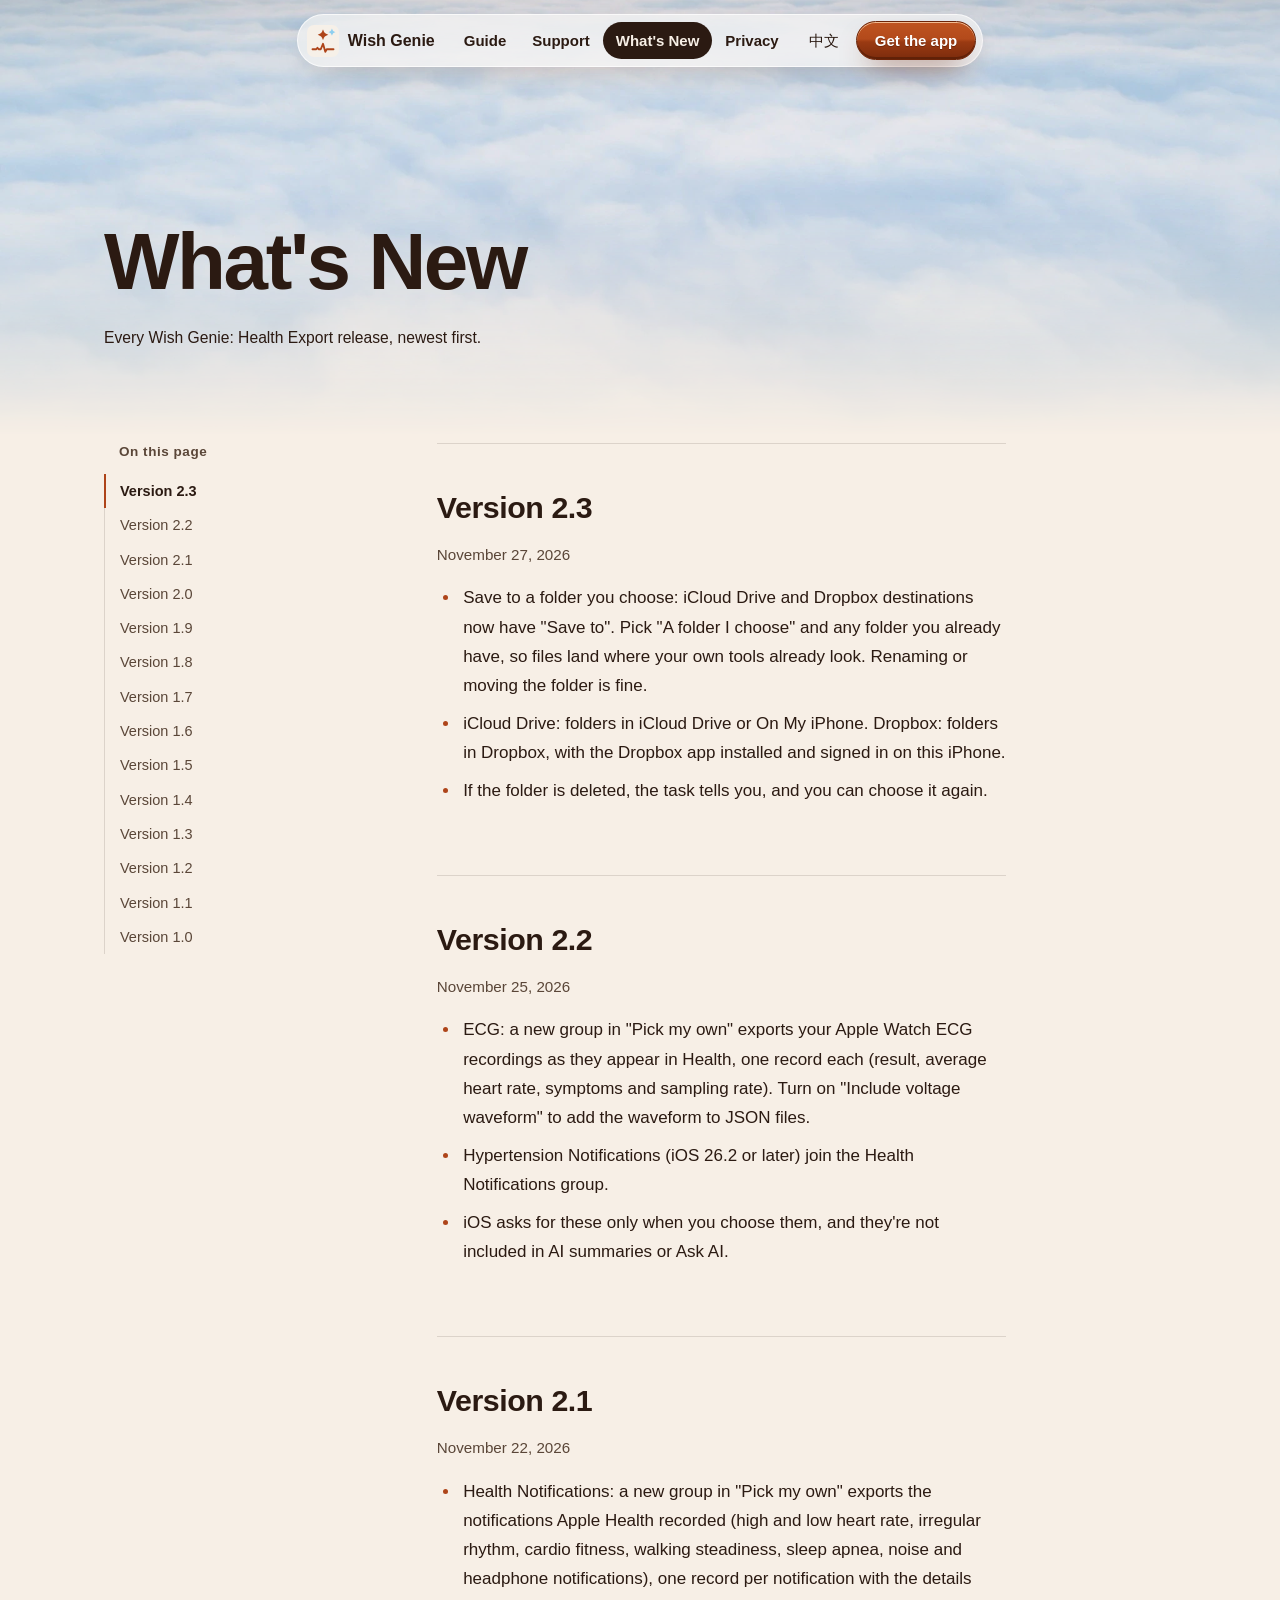
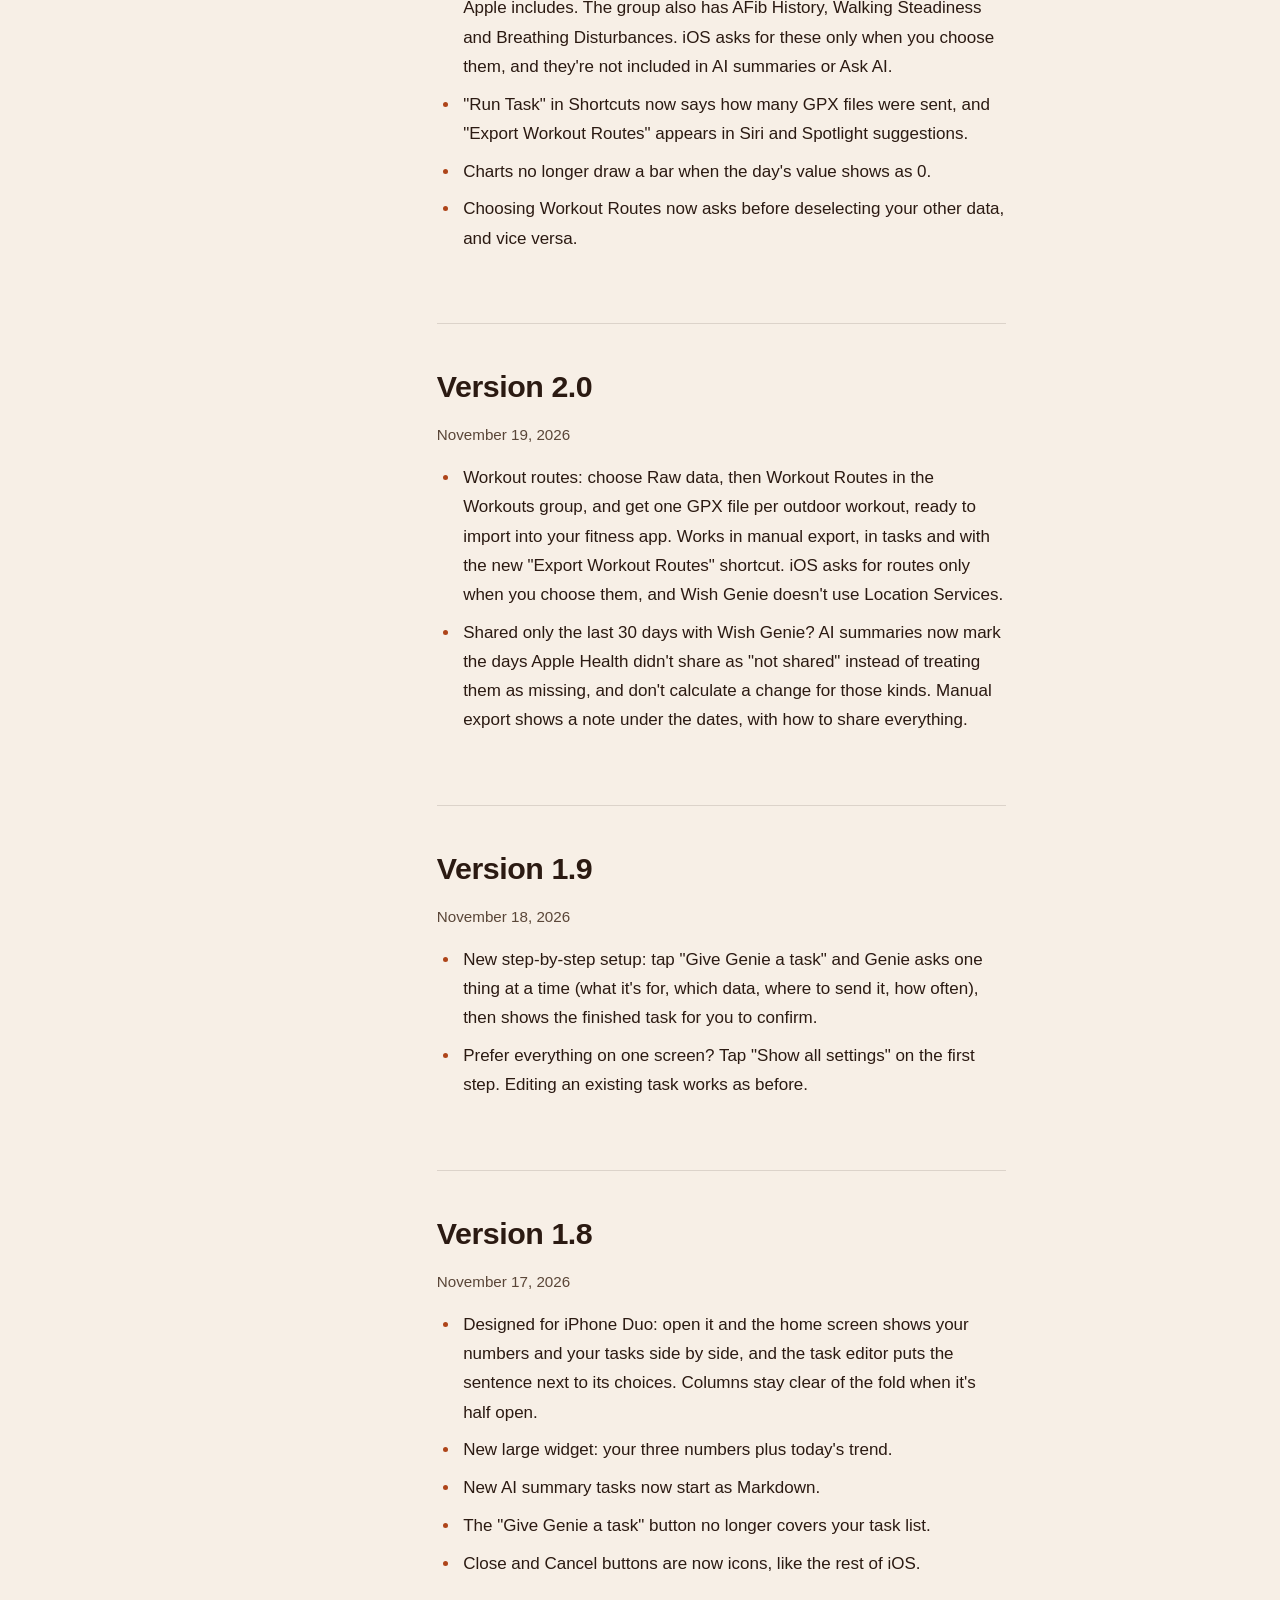
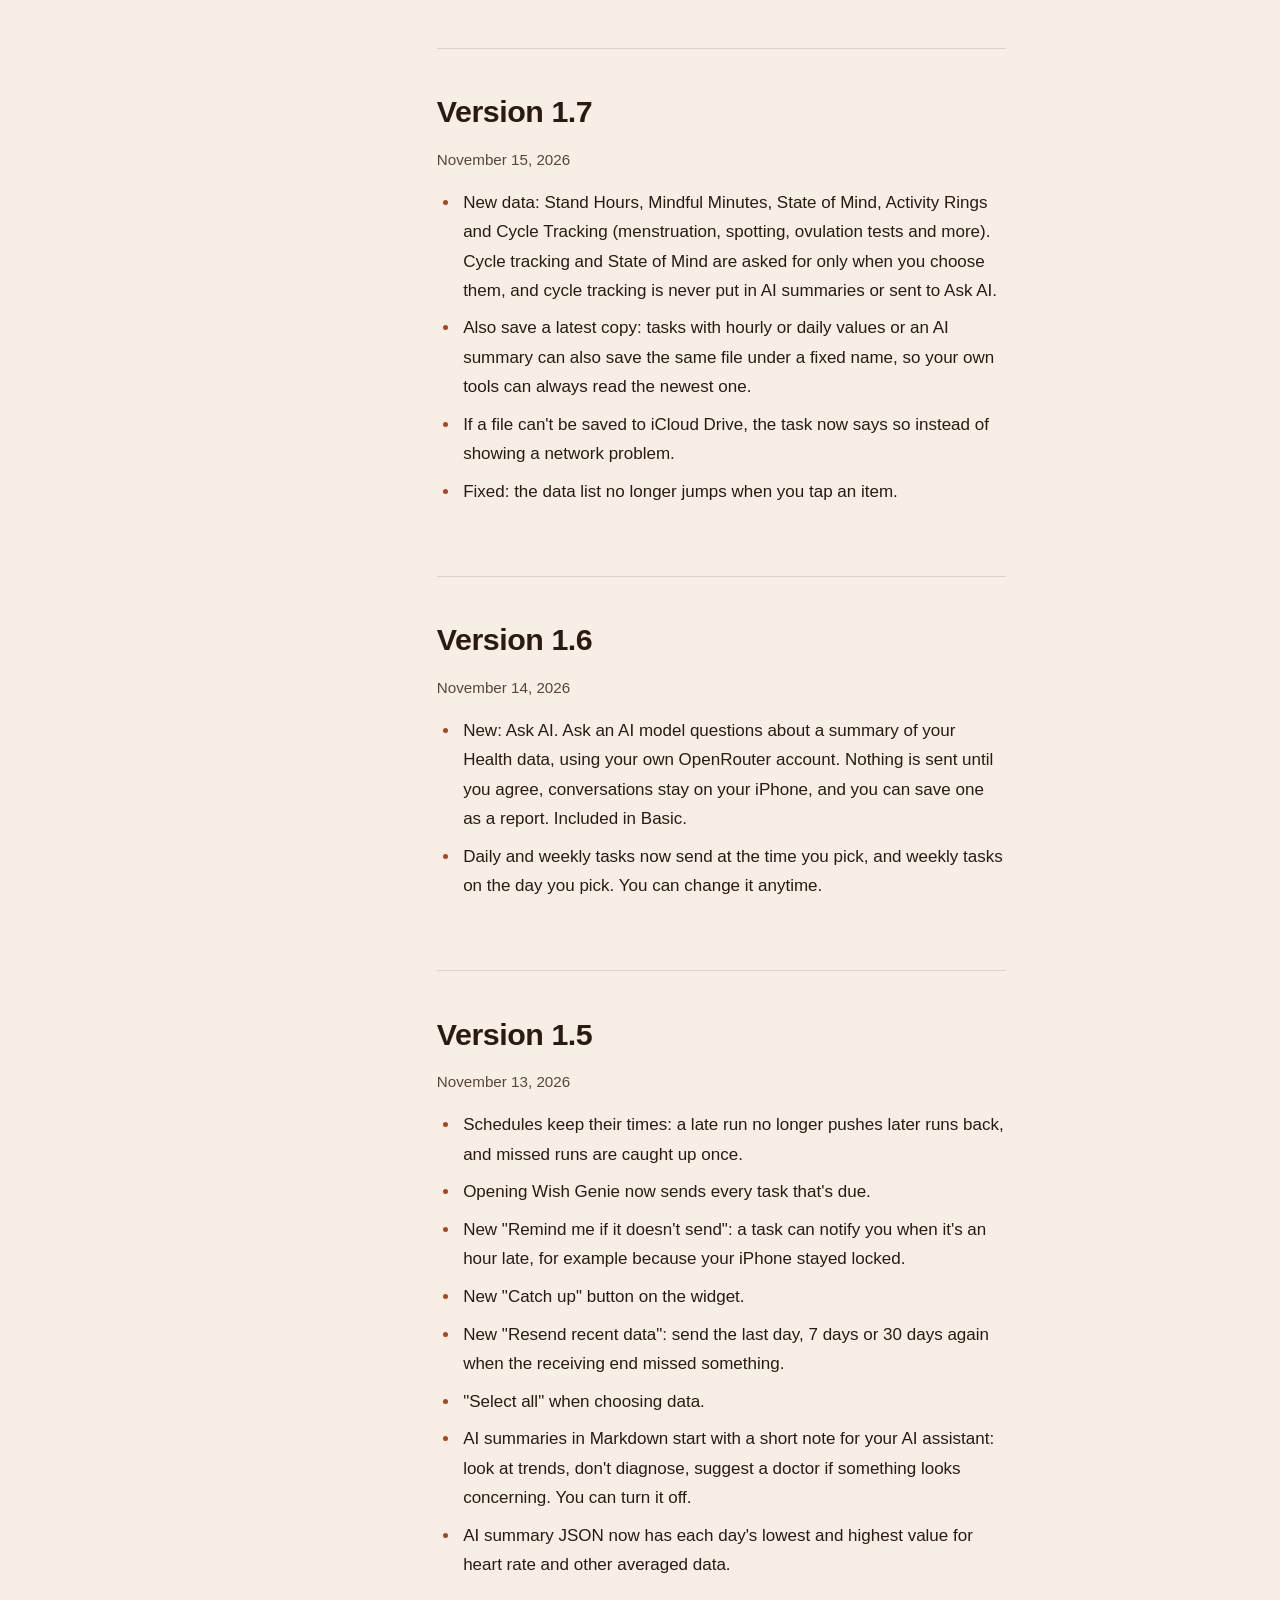
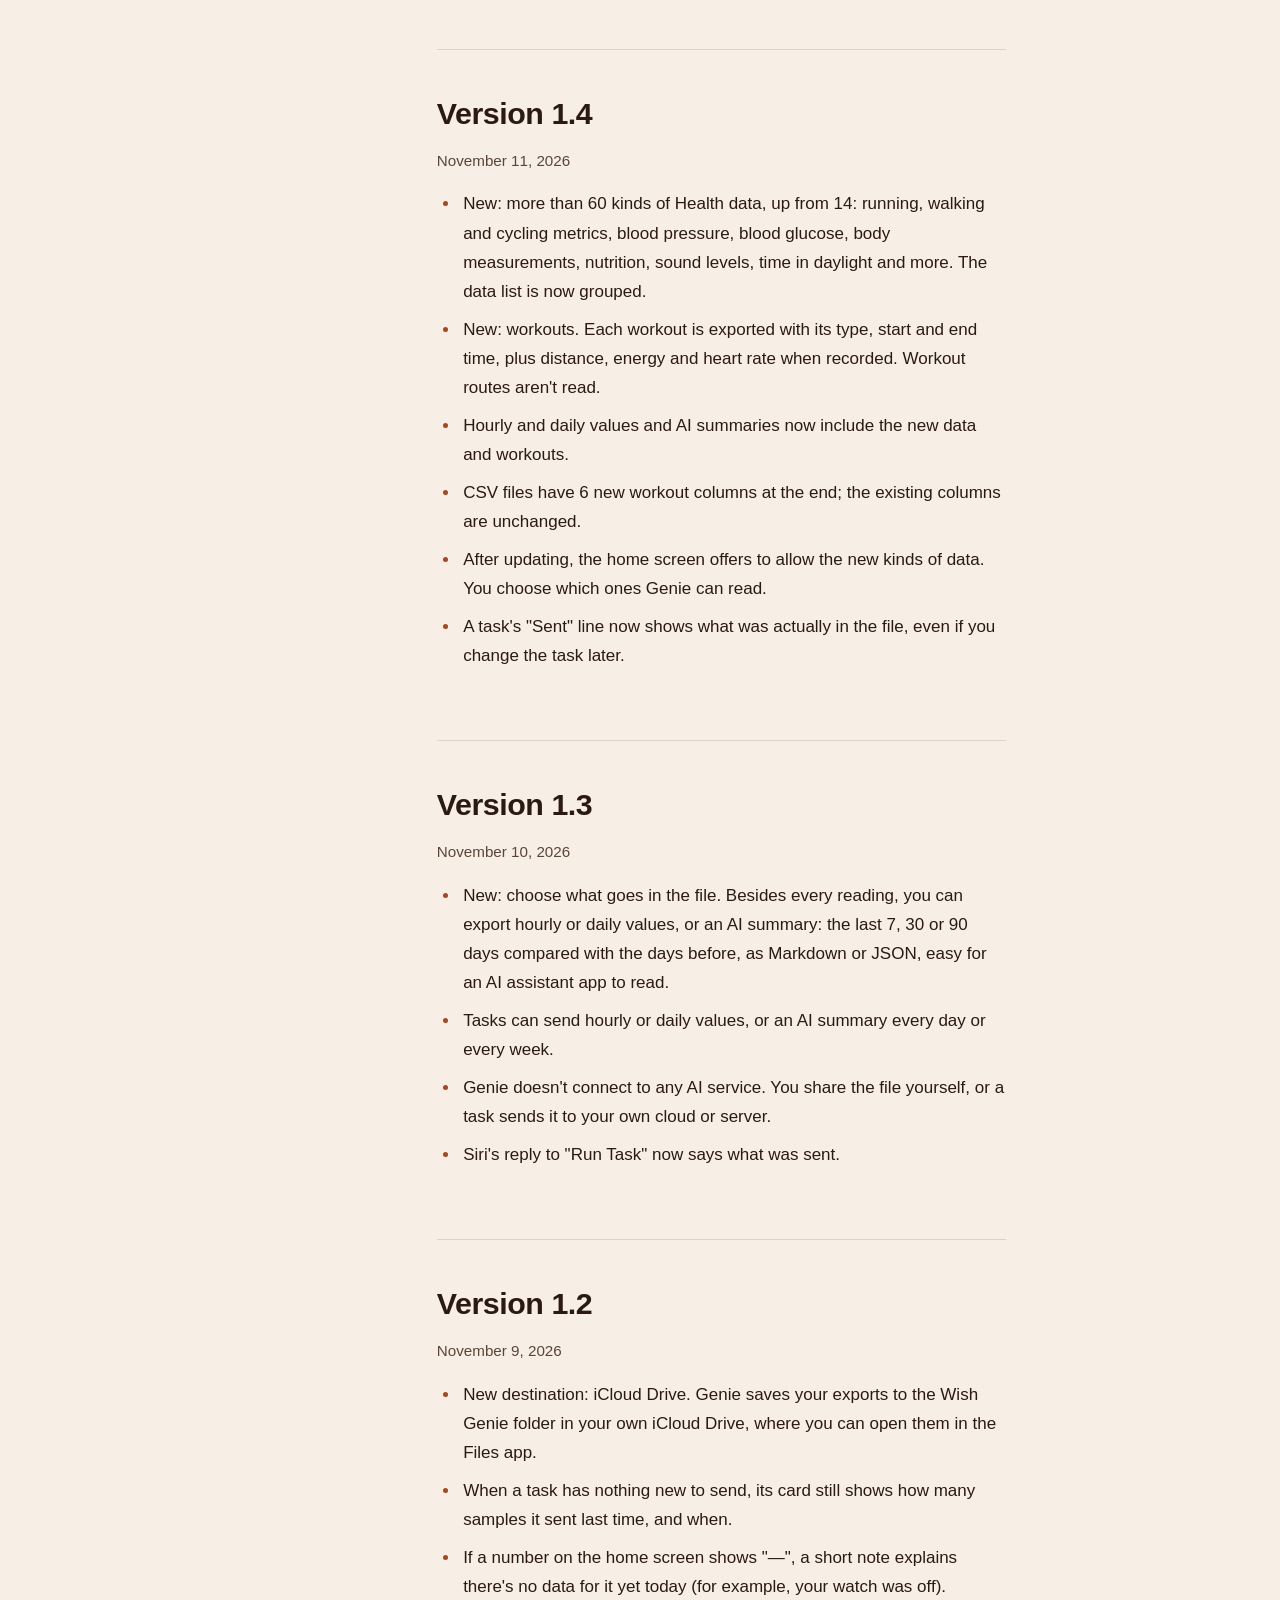
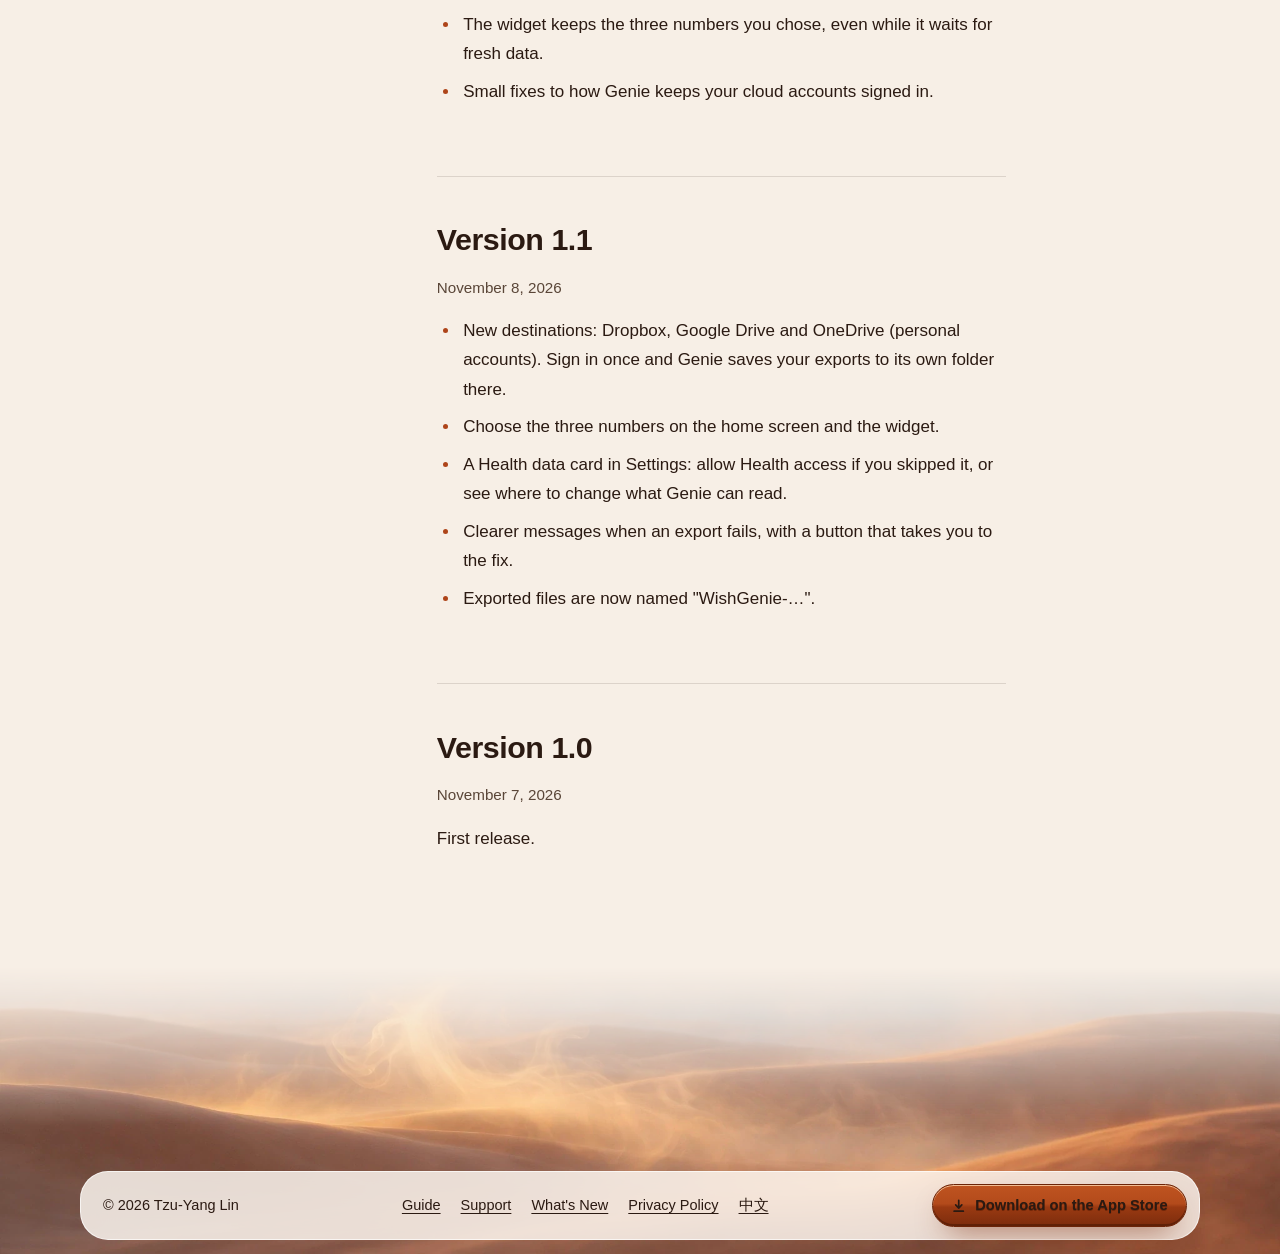
==== commit 3896db95: "site: 2.3 in What's New; guide header 2.3 Co-Authored-By: Claude Opus 5.5 <noreply@anthropic.com> Cl" ====
--- a/changelog/index.html
+++ b/changelog/index.html
@@ -33,6 +33,7 @@
 <div class="wrap doc-grid">
 <nav class="toc" aria-label="On this page"><details open><summary>On this page</summary>
 <ul>
+<li><a href="#v2-3">Version 2.3</a></li>
 <li><a href="#v2-2">Version 2.2</a></li>
 <li><a href="#v2-1">Version 2.1</a></li>
 <li><a href="#v2-0">Version 2.0</a></li>
@@ -49,6 +50,14 @@
 </ul>
 </details></nav>
 <article class="prose">
+<h2 id="v2-3">Version 2.3</h2>
+<p class="meta"><time datetime="2026-11-27">November 27, 2026</time></p>
+<ul>
+<li>Save to a folder you choose: iCloud Drive and Dropbox destinations now have "Save to". Pick "A folder I choose" and any folder you already have, so files land where your own tools already look. Renaming or moving the folder is fine.</li>
+<li>iCloud Drive: folders in iCloud Drive or On My iPhone. Dropbox: folders in Dropbox, with the Dropbox app installed and signed in on this iPhone.</li>
+<li>If the folder is deleted, the task tells you, and you can choose it again.</li>
+</ul>
+
 <h2 id="v2-2">Version 2.2</h2>
 <p class="meta"><time datetime="2026-11-25">November 25, 2026</time></p>
 <ul>
--- a/style.css
+++ b/style.css
@@ -126,6 +126,10 @@
   .nav-brand span { position: absolute; width: 1px; height: 1px; overflow: hidden; clip-path: inset(50%); }
   .nav-pill .nav-brand { padding-right: 3px; }
 }
+/* Phones: Privacy lives in the footer only (Frank 2026-11-26); still shown on the privacy page itself. */
+@media (max-width: 430px) {
+  .nav-links a[href$="privacy/"]:not([aria-current="page"]) { display: none; }
+}
 
 /* ---------- Buttons ---------- */
 .btn {
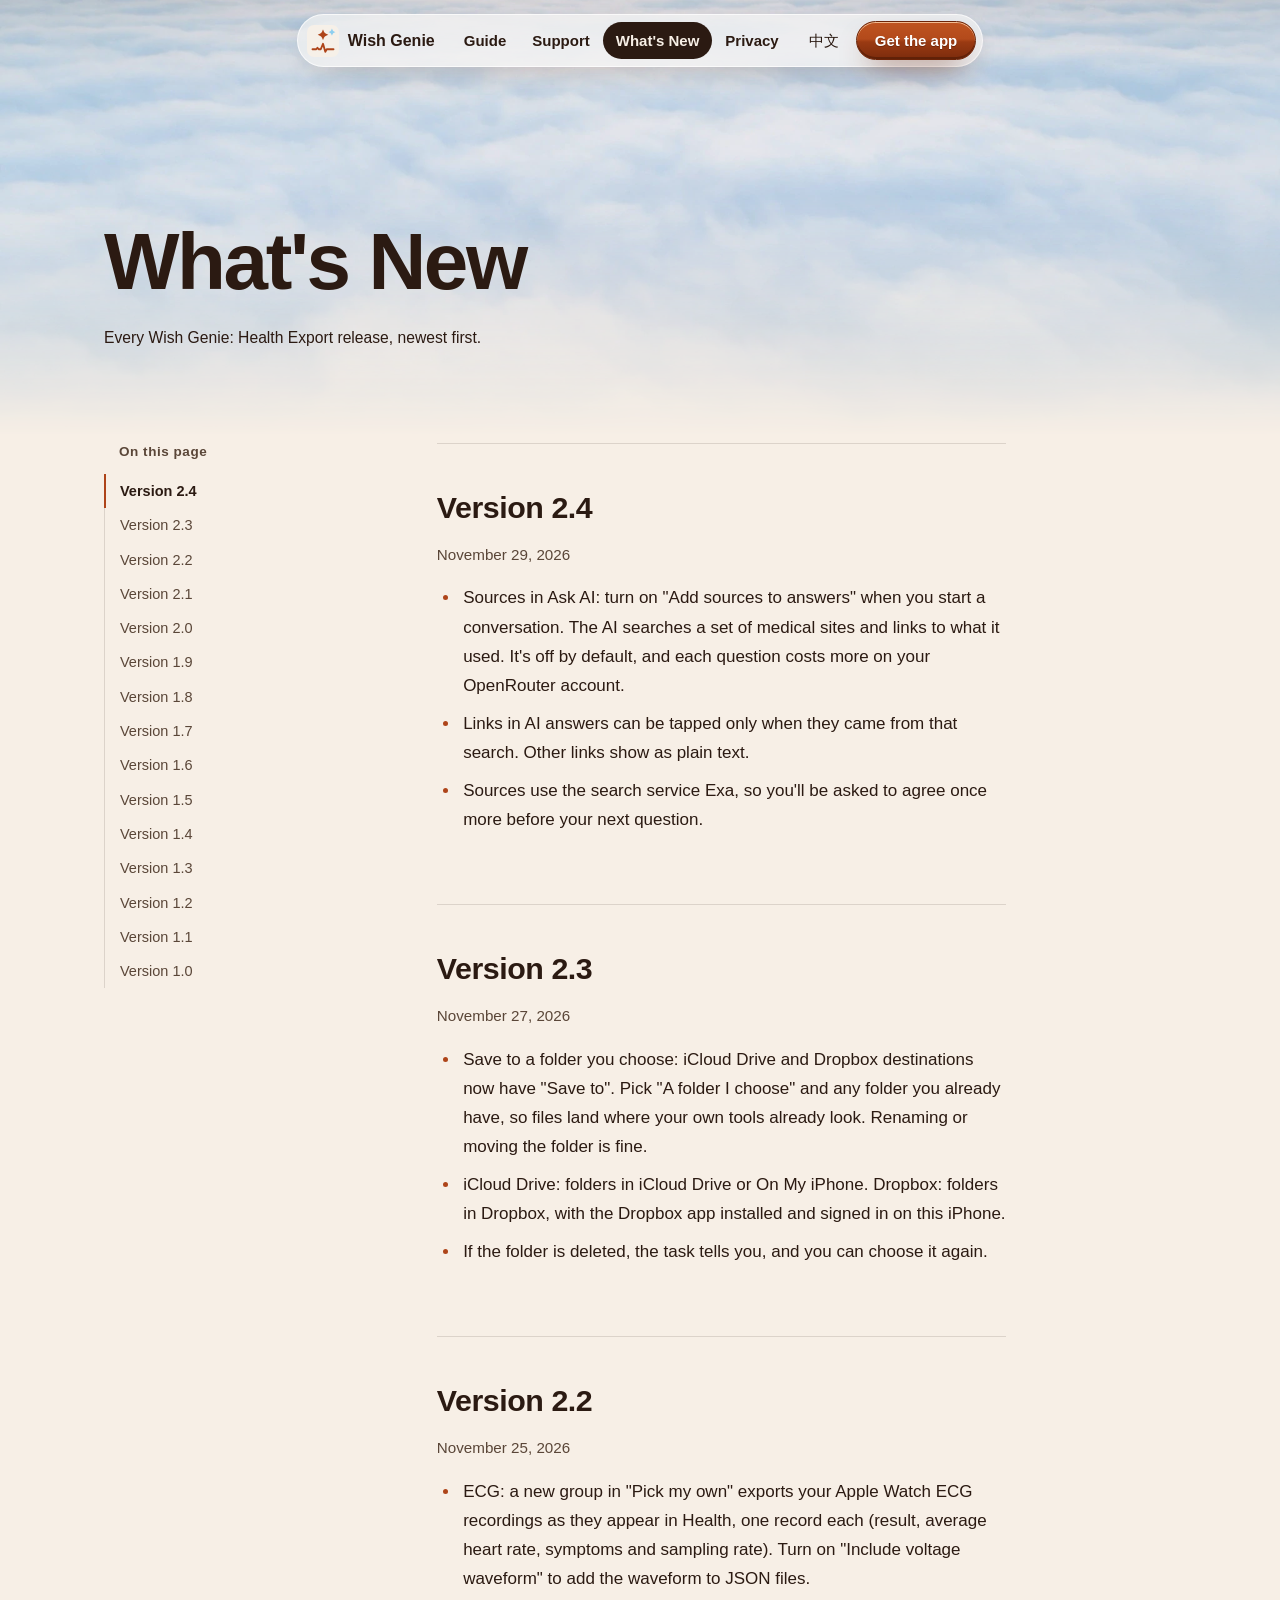
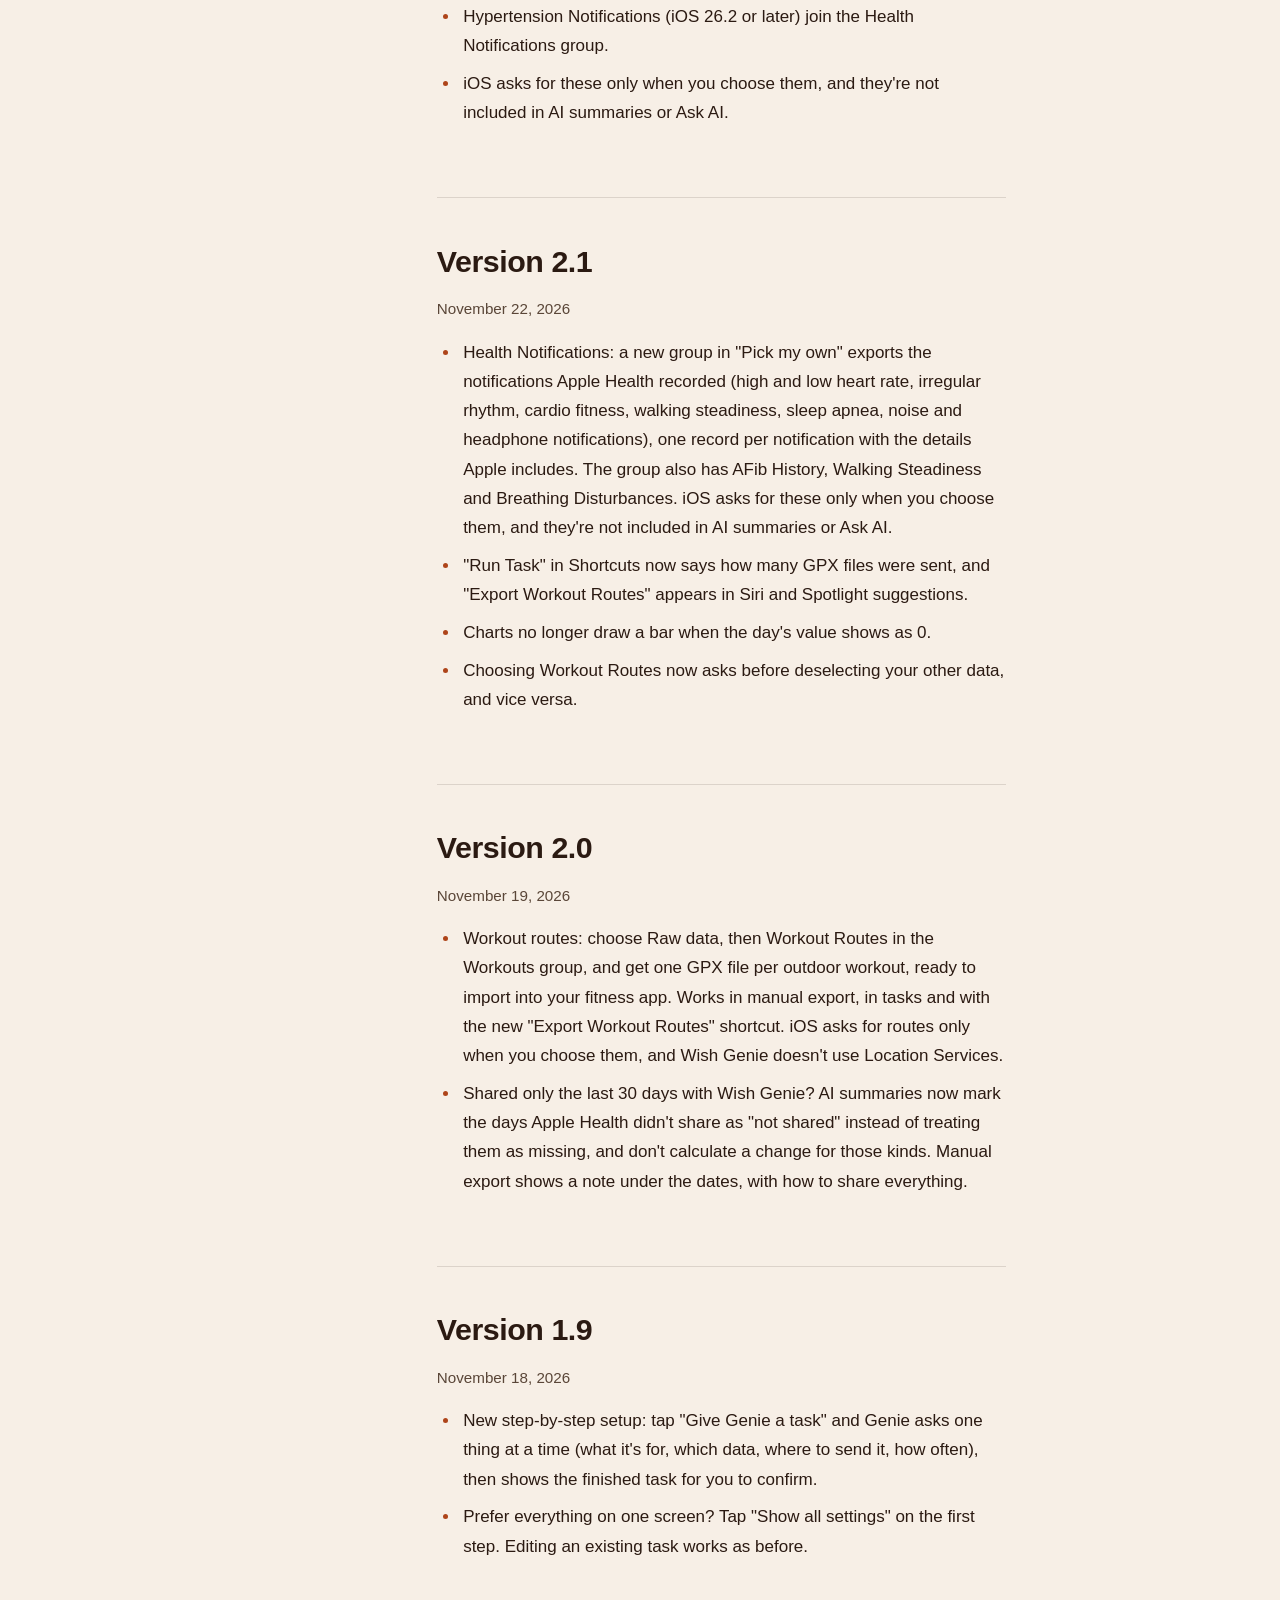
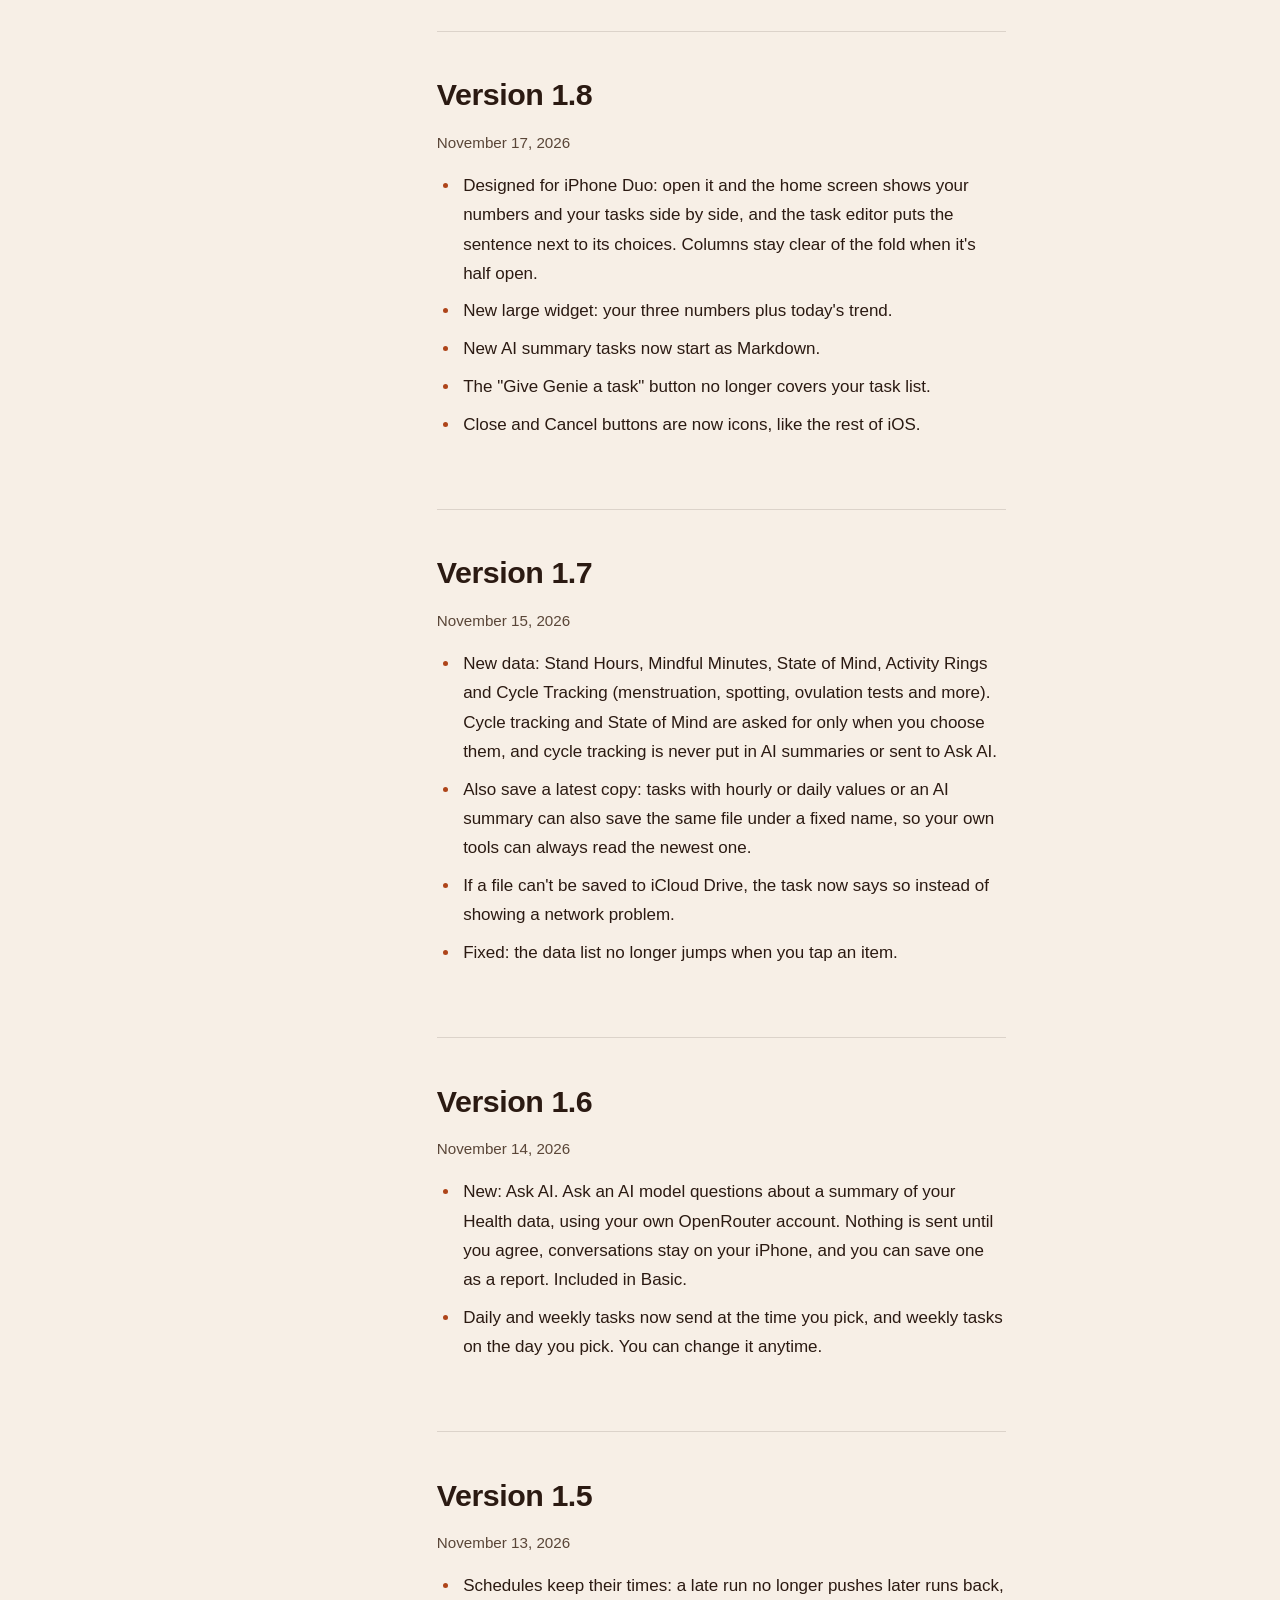
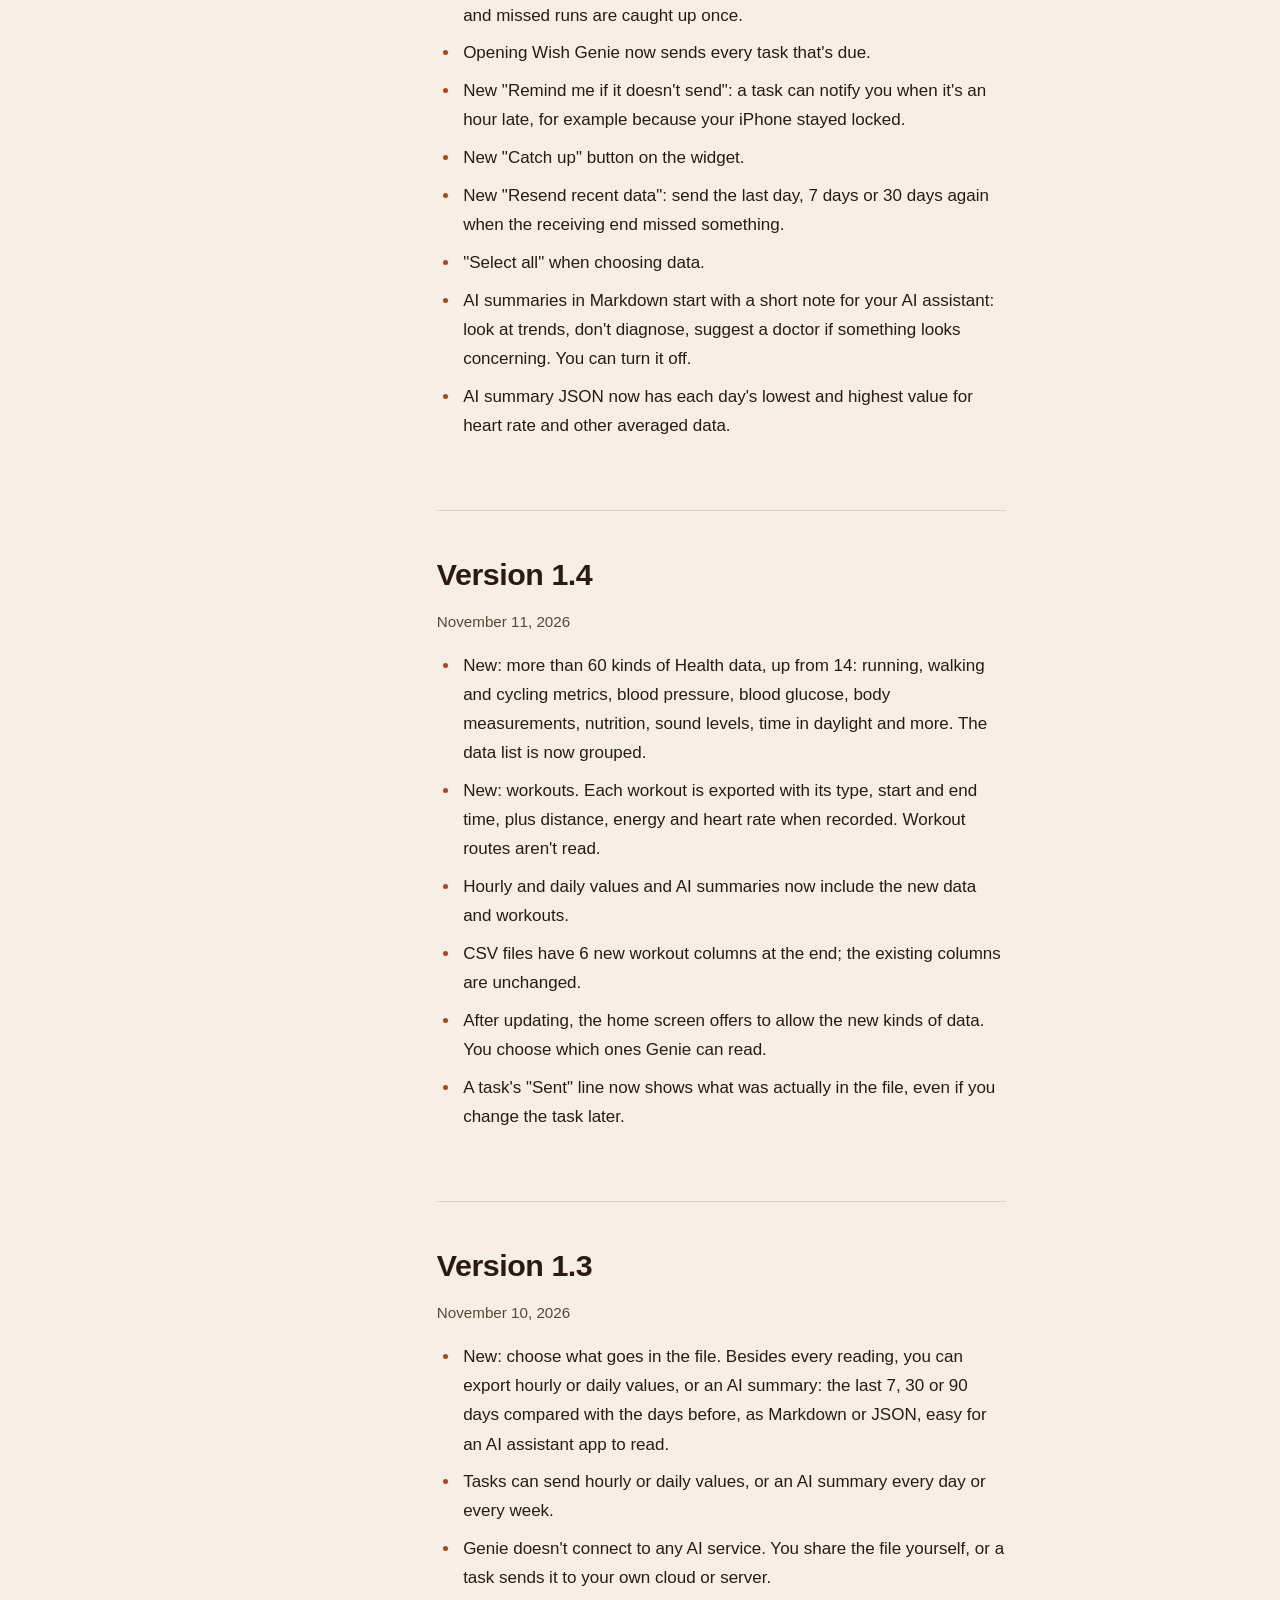
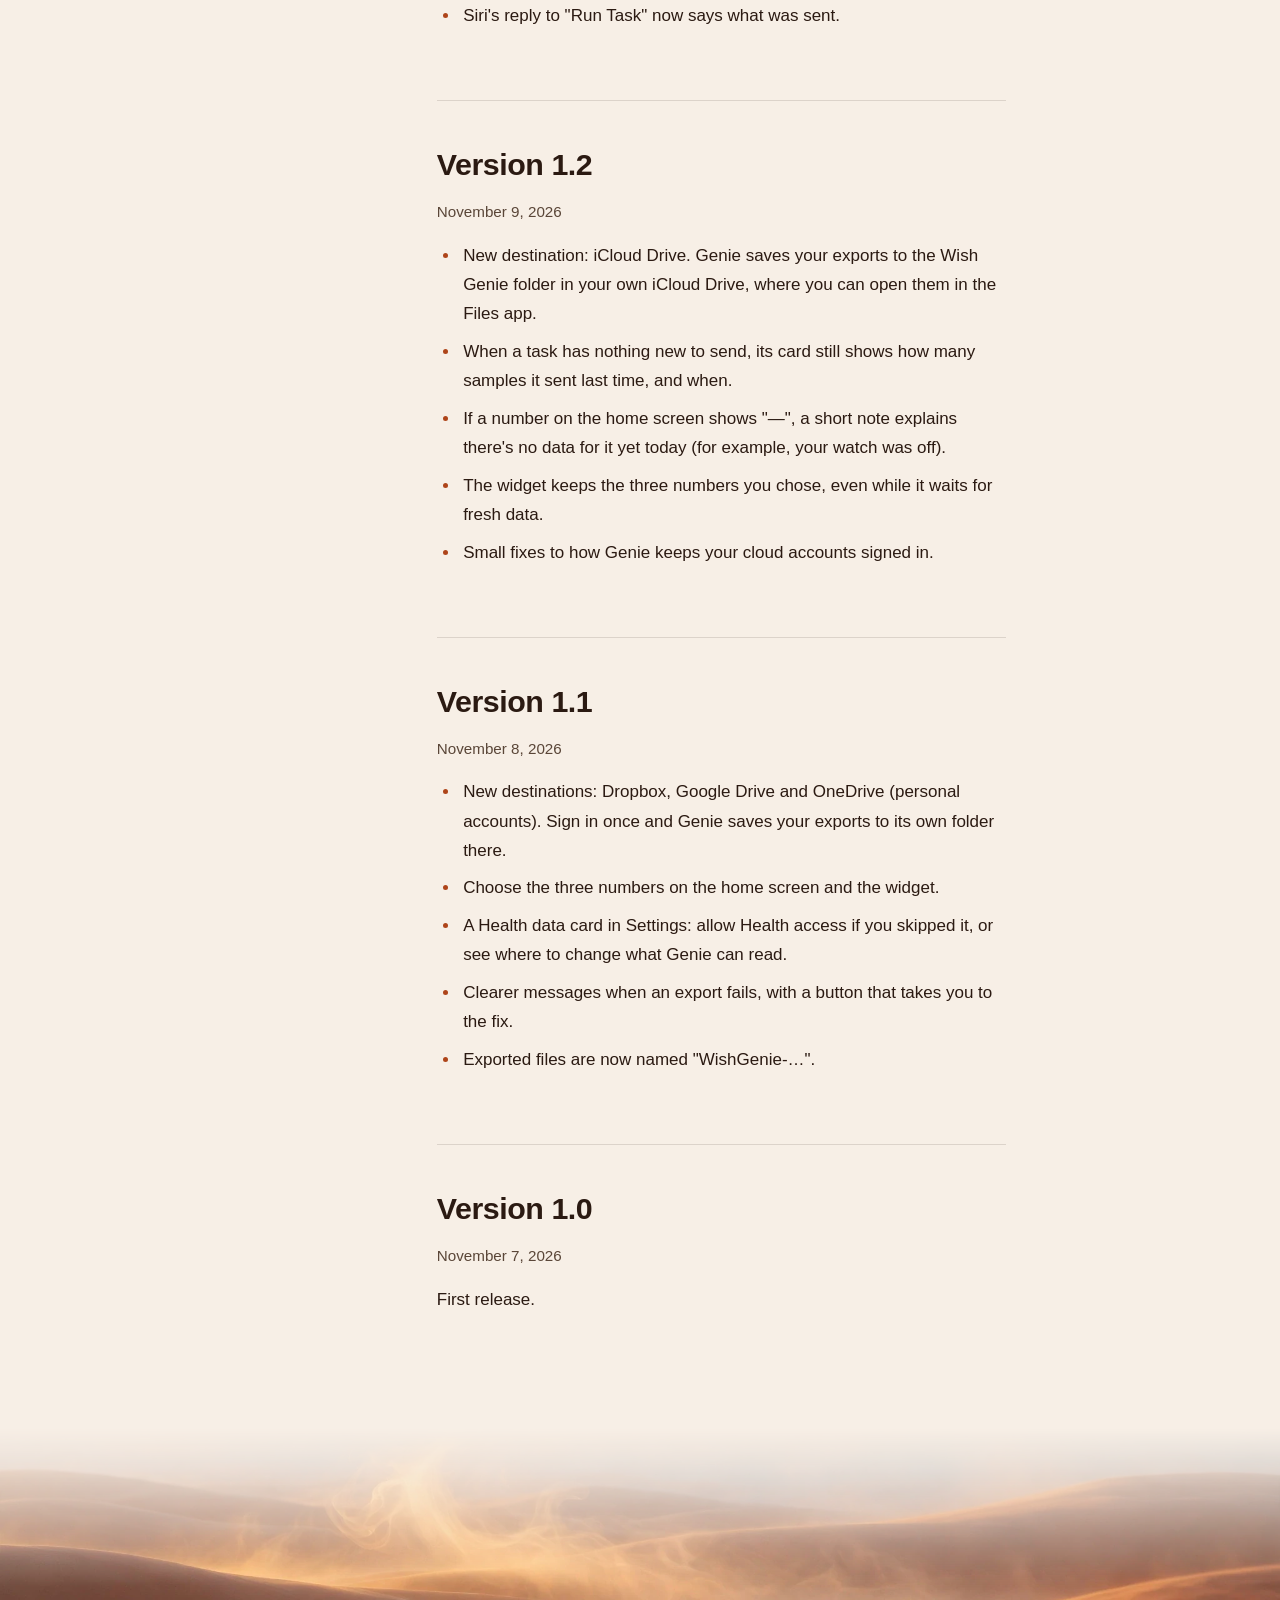
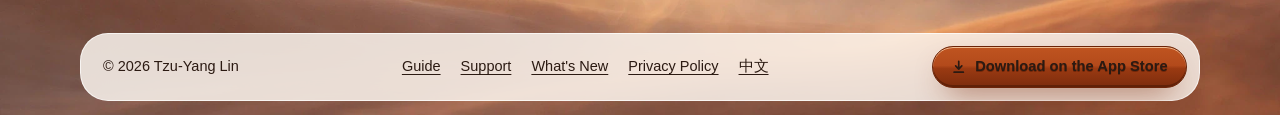
==== commit 3b651302: "site: 2.4 in What's New; guide header dated to the release Co-Authored-By: Claude Fable 5.2 <noreply" ====
--- a/changelog/index.html
+++ b/changelog/index.html
@@ -33,6 +33,7 @@
 <div class="wrap doc-grid">
 <nav class="toc" aria-label="On this page"><details open><summary>On this page</summary>
 <ul>
+<li><a href="#v2-4">Version 2.4</a></li>
 <li><a href="#v2-3">Version 2.3</a></li>
 <li><a href="#v2-2">Version 2.2</a></li>
 <li><a href="#v2-1">Version 2.1</a></li>
@@ -50,6 +51,14 @@
 </ul>
 </details></nav>
 <article class="prose">
+<h2 id="v2-4">Version 2.4</h2>
+<p class="meta"><time datetime="2026-11-29">November 29, 2026</time></p>
+<ul>
+<li>Sources in Ask AI: turn on "Add sources to answers" when you start a conversation. The AI searches a set of medical sites and links to what it used. It's off by default, and each question costs more on your OpenRouter account.</li>
+<li>Links in AI answers can be tapped only when they came from that search. Other links show as plain text.</li>
+<li>Sources use the search service Exa, so you'll be asked to agree once more before your next question.</li>
+</ul>
+
 <h2 id="v2-3">Version 2.3</h2>
 <p class="meta"><time datetime="2026-11-27">November 27, 2026</time></p>
 <ul>
